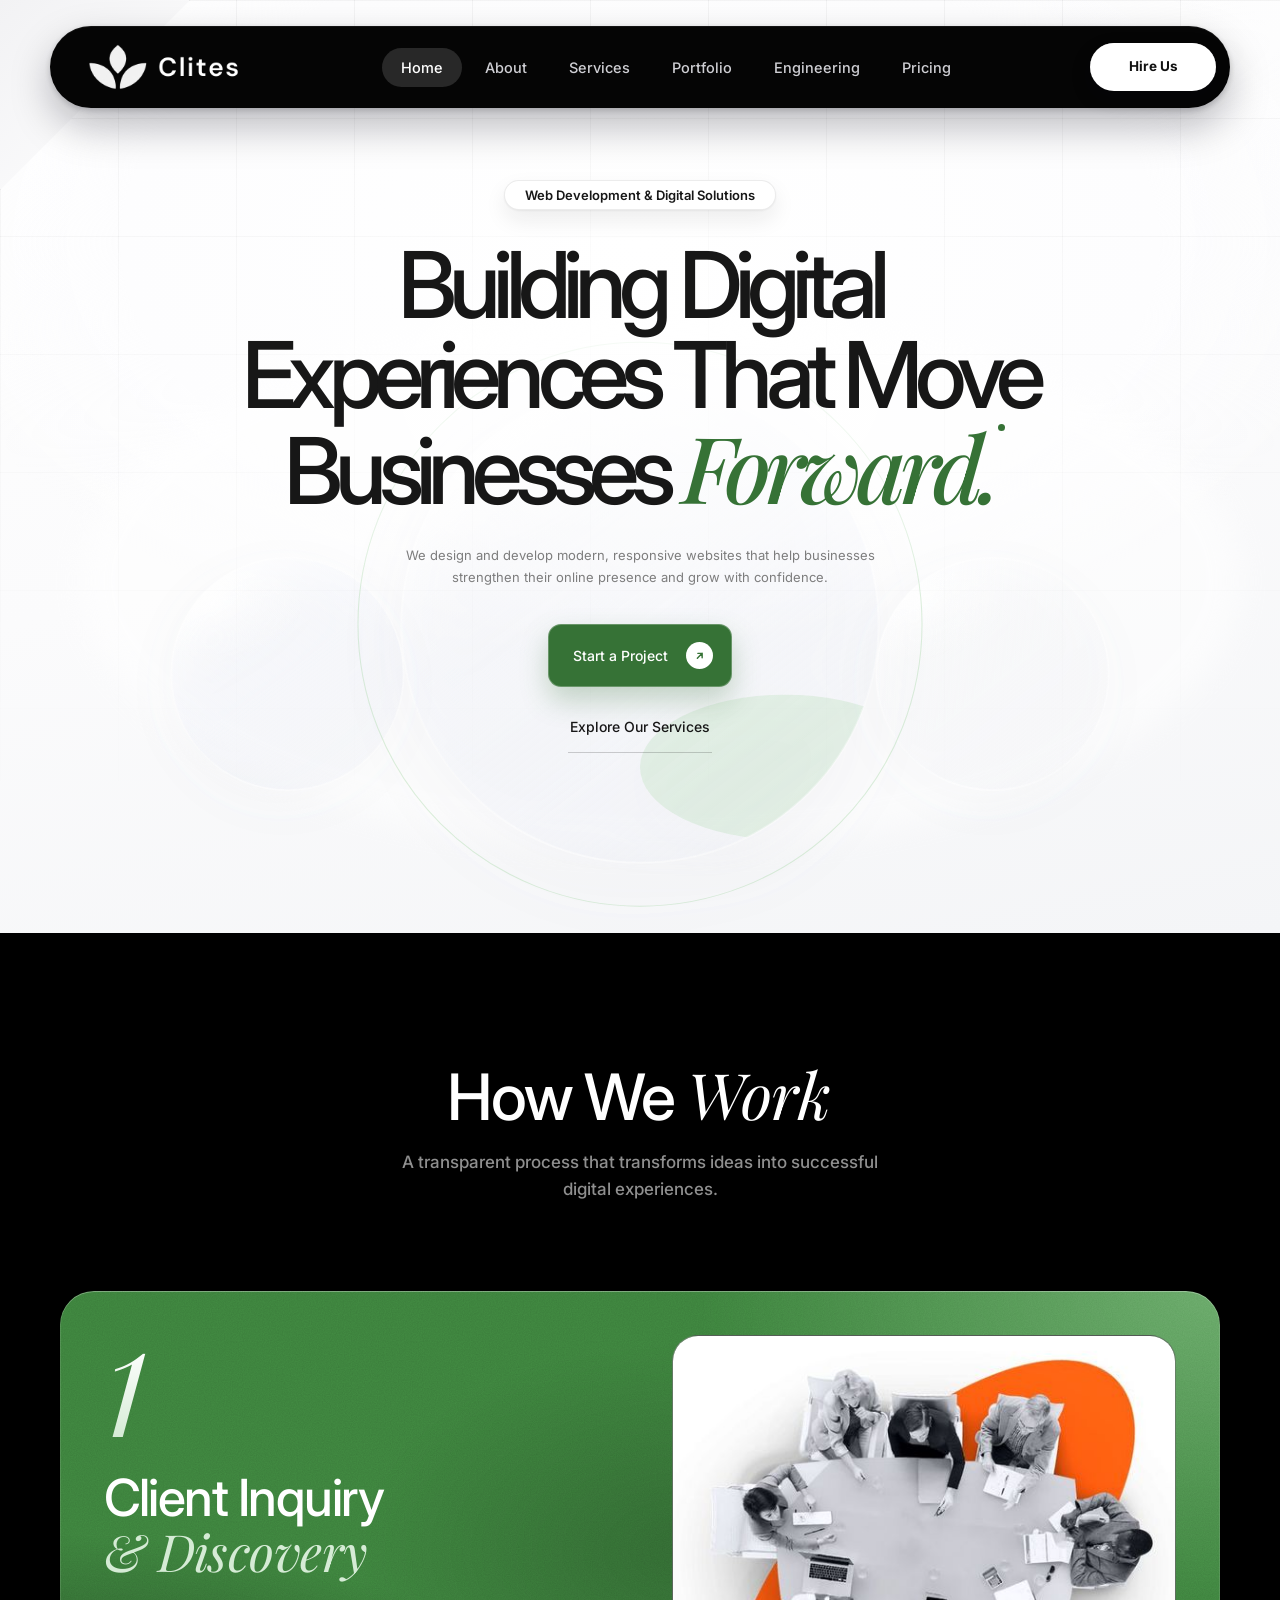
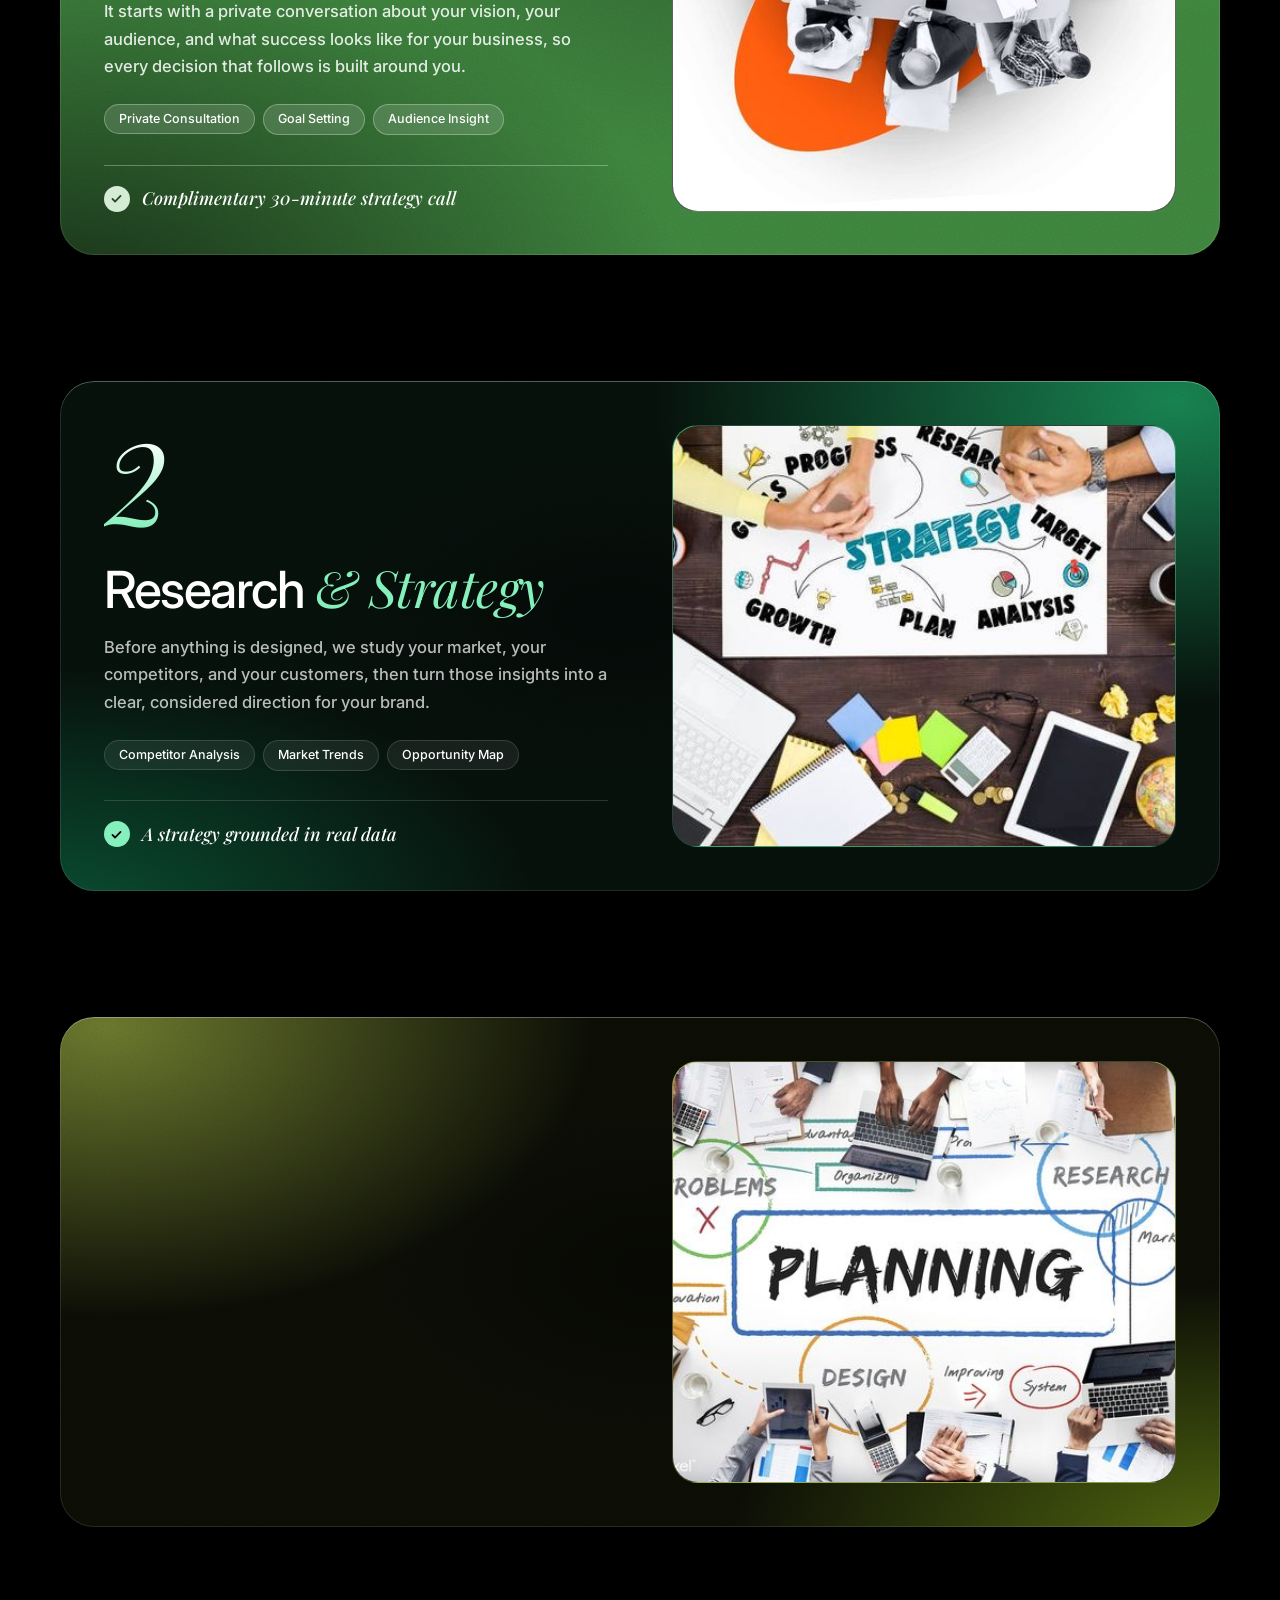
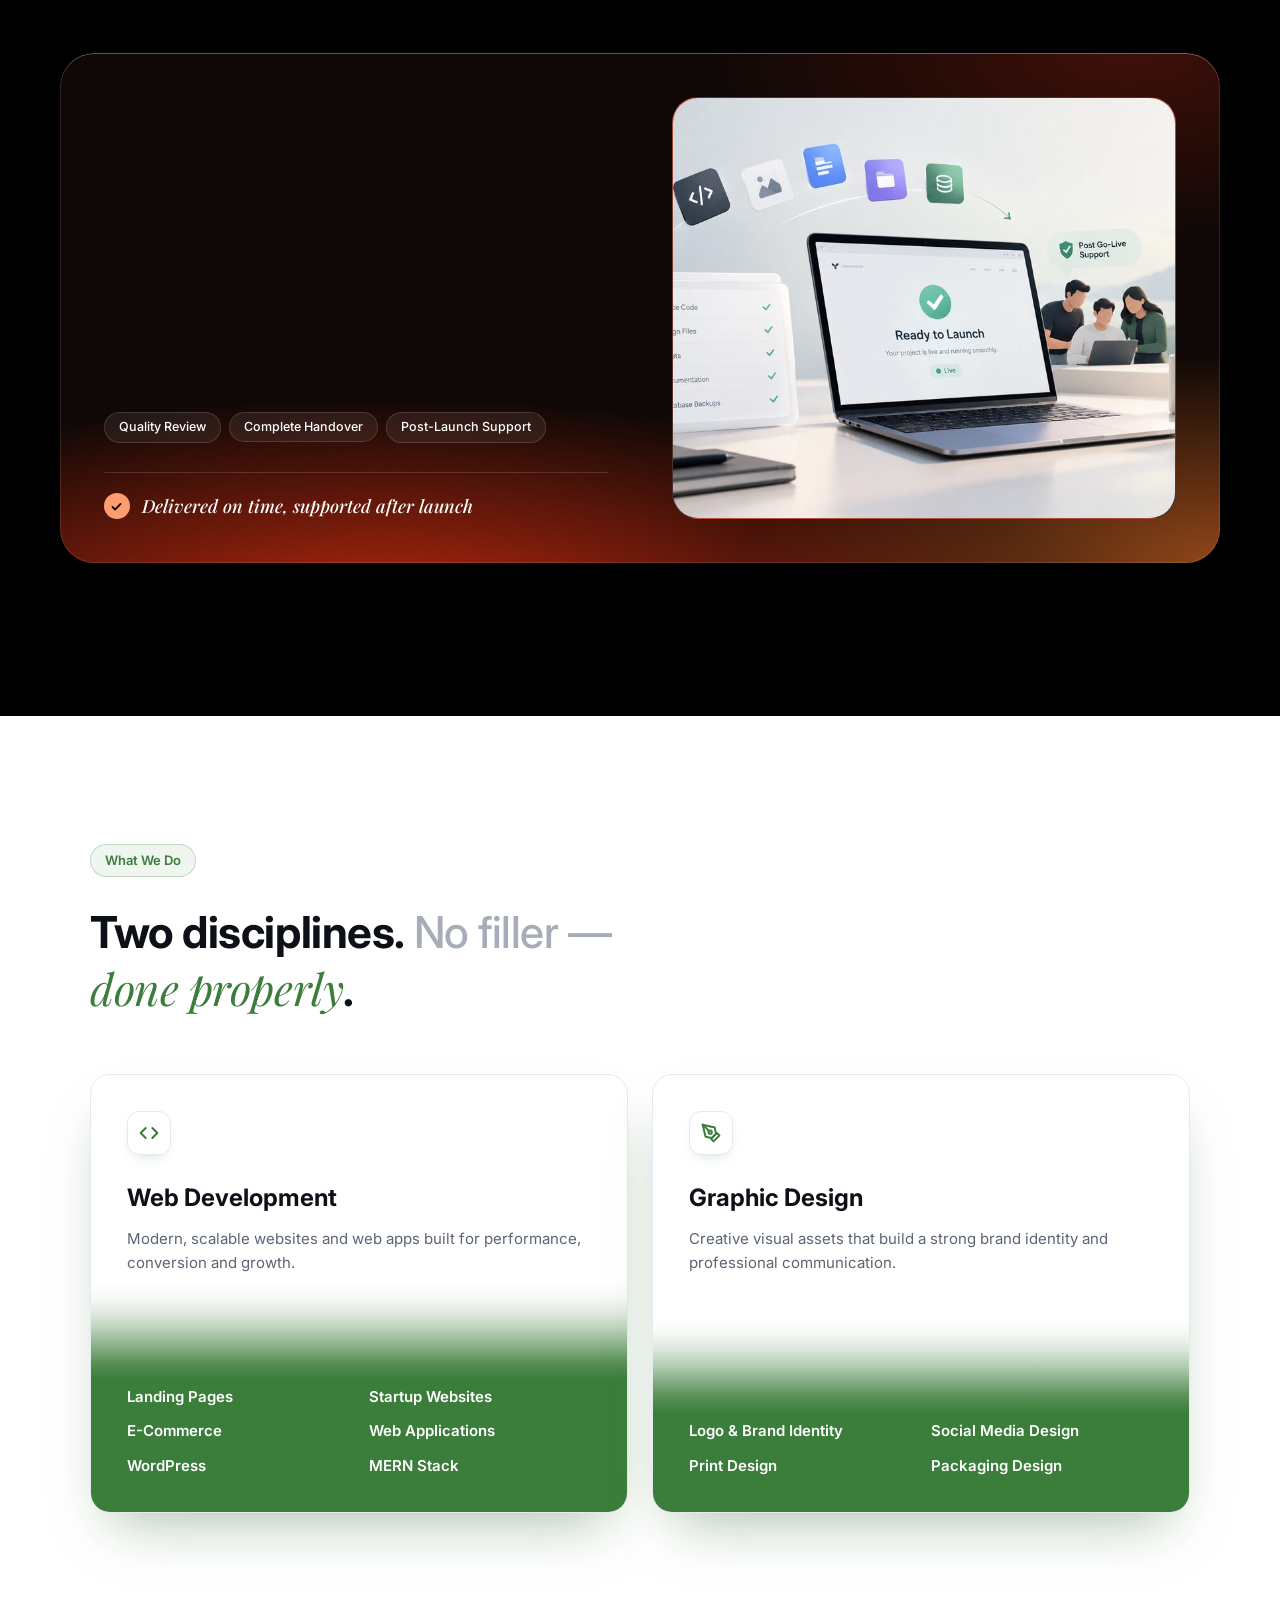
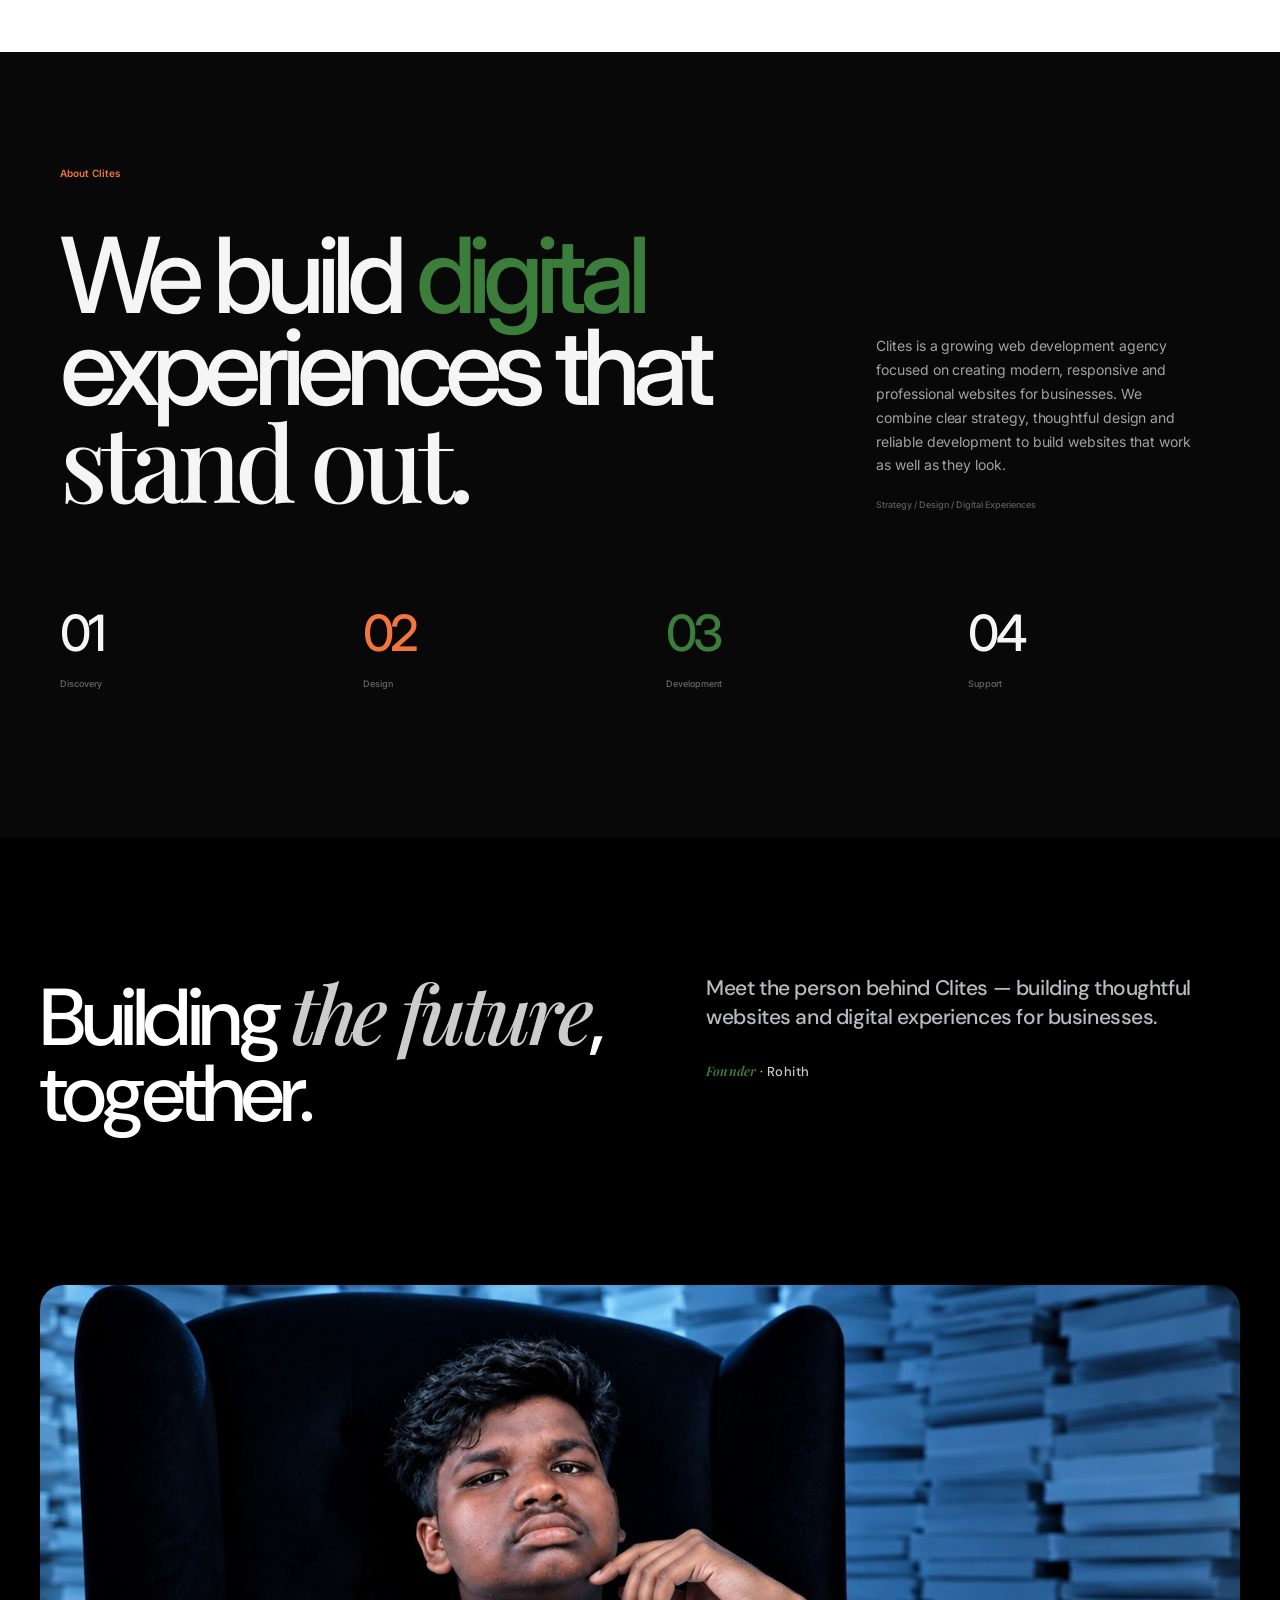
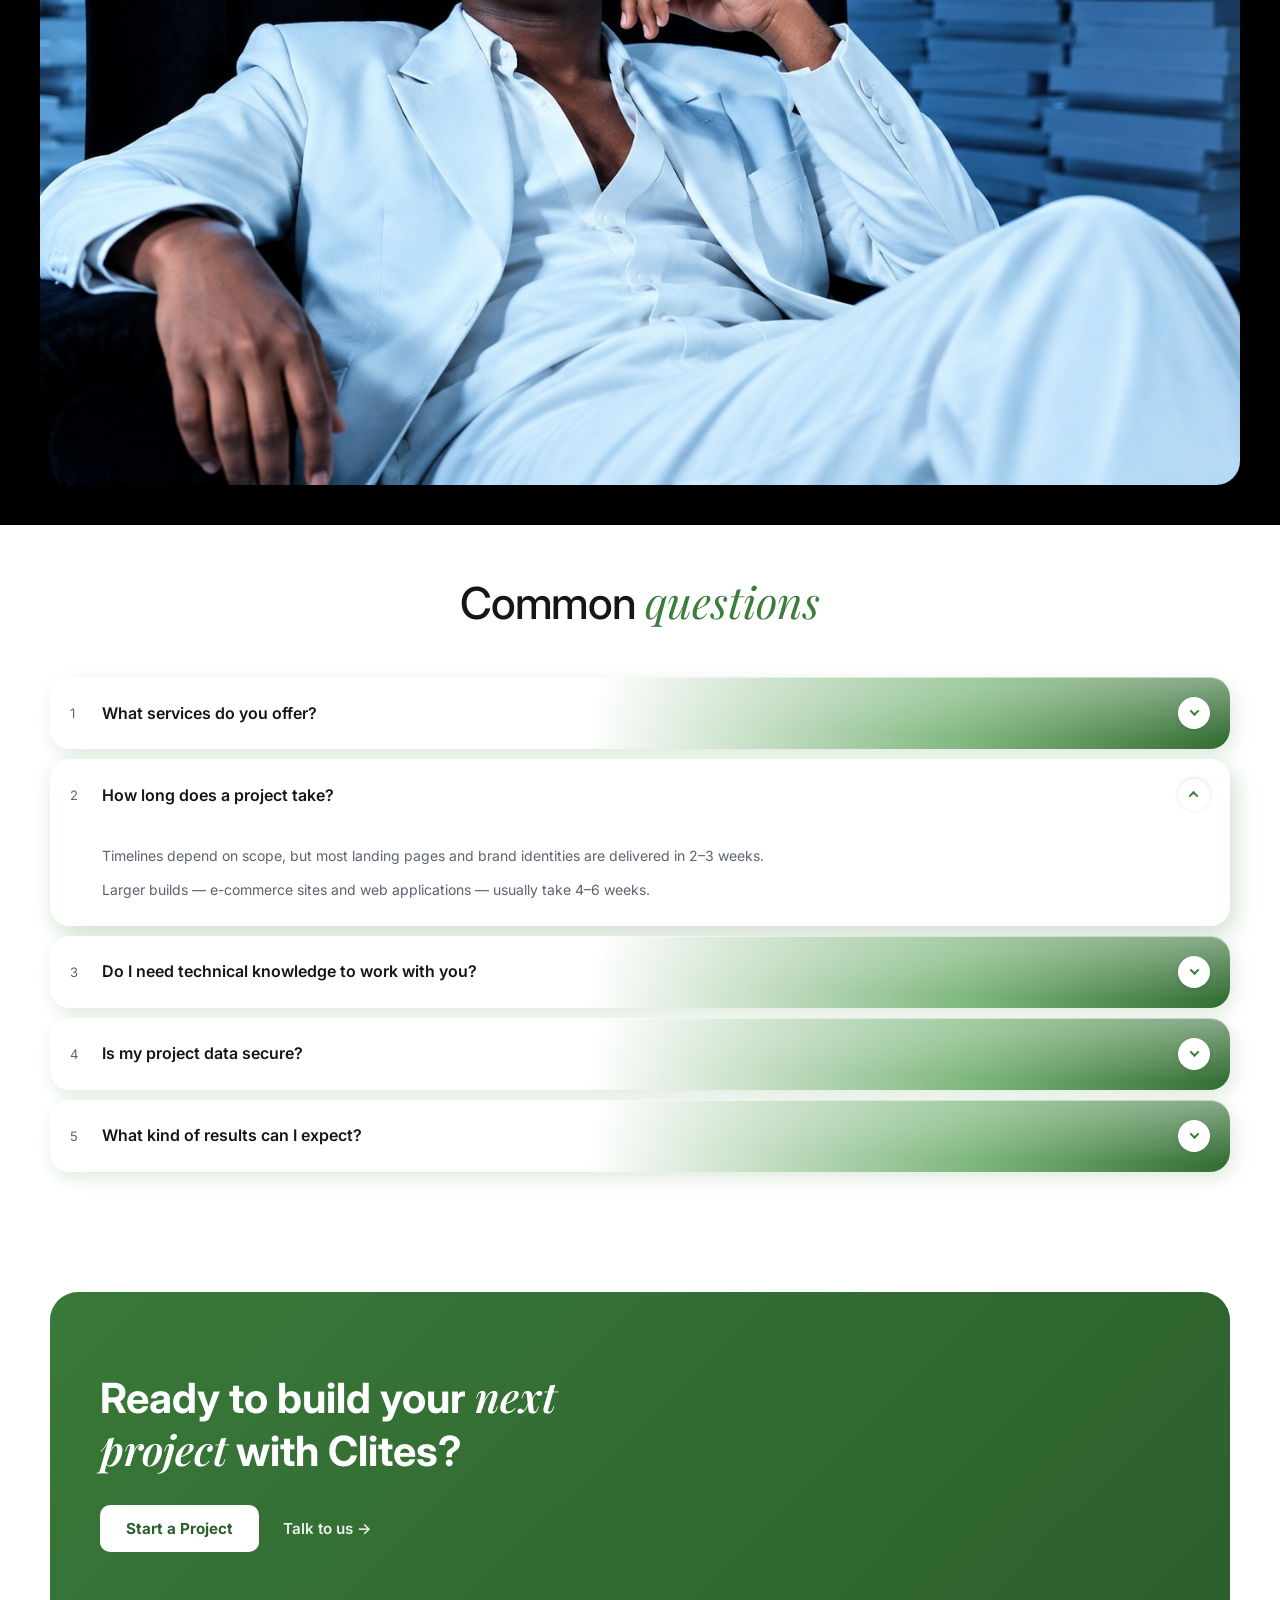
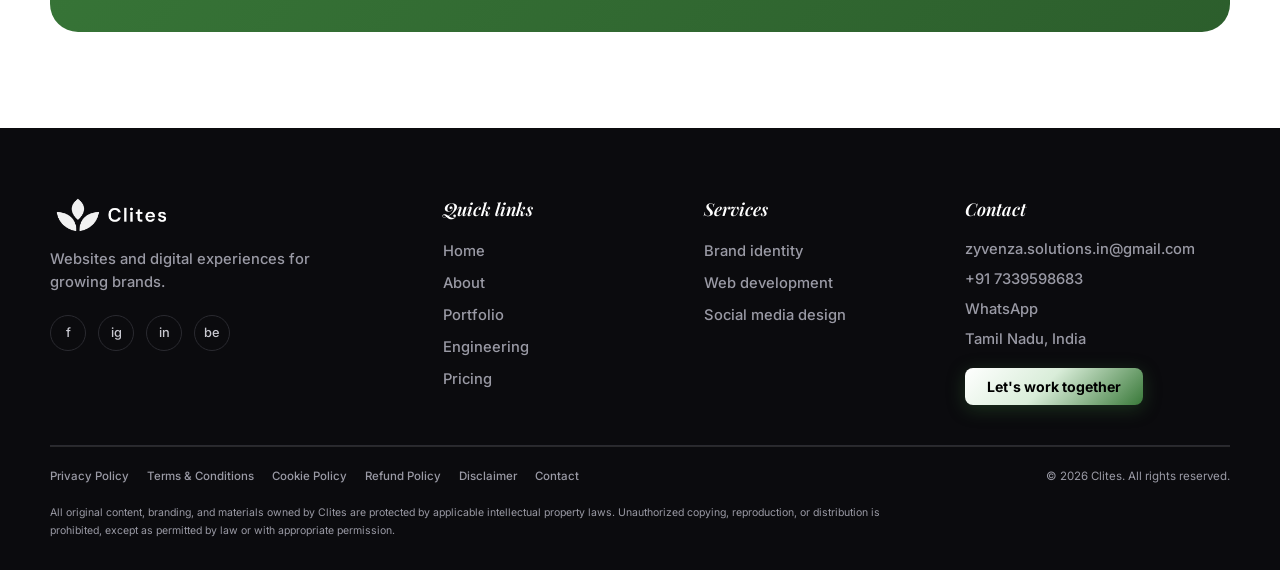
==== index.html @ f9c90fe0 "Initial commit: Clites web development agency site" ====
<!DOCTYPE html>
<html lang="en">
<head>
  <meta charset="UTF-8" />
  <meta name="viewport" content="width=device-width, initial-scale=1.0" />
  <meta name="description" content="Clites builds modern, responsive websites and digital experiences for businesses." />
  <title>Clites | Web Development Agency</title>
  <meta property="og:type" content="website" />
  <meta property="og:title" content="Clites | Web Development Agency" />
  <meta property="og:site_name" content="Clites" />
  <meta property="og:description" content="Clites builds modern, responsive websites and digital experiences for businesses." />
  <!-- <link rel="icon" type="image/png" href="img/clites-leaf.png" />
  <link rel="shortcut icon" type="image/png" href="img/clites-leaf.png" /> -->
   <link href="src/style.css" rel="stylesheet">
   <link rel="icon" type="image/png" sizes="32x32" href="img/clites-leaf.png">


  <!-- Enables the scroll-reveal styles only when JS runs and the visitor allows motion.
       (If JS is off, or "reduce motion" is on, everything simply shows normally.) -->
    

  <link rel="preconnect" href="https://fonts.googleapis.com" />
  <link rel="preconnect" href="https://fonts.gstatic.com" crossorigin />
  <link href="https://fonts.googleapis.com/css2?family=Inter:wght@400;500;600;700;800&family=Playfair+Display:ital,wght@0,500;1,400;1,500;1,600&display=swap" rel="stylesheet" />
  <link href="https://fonts.googleapis.com/css2?family=DM+Sans:wght@400;500;600;700&display=swap" rel="stylesheet" />

  <!-- =====================================================================
       SECTION 1 — HERO
       Fixed pill navbar + hero content.
       ===================================================================== -->
    <link rel="stylesheet" href="clites_home.css" />

  <!-- =====================================================================
       SECTION 2 — HOW WE WORK
       Black stacked-card section (scoped under .hww so it never clashes
       with the hero's styles above).
       ===================================================================== -->
  
  <!-- =====================================================================
       SECTION — PORTFOLIO SHOWCASE
       Auto-scrolling marquee rows of work images.
       ===================================================================== -->
  

  <!-- =====================================================================
       SECTION — WHAT WE DO
       Scoped under .wwd so it never clashes with the hero / other sections.
       ===================================================================== -->
  

  <!-- =====================================================================
       SECTION — ABOUT US
       Scoped under .abt so it never clashes with the hero / other sections.
       ===================================================================== -->
  

  <!-- =====================================================================
       SECTION — CLIENT REVIEWS
       Scoped under .reviews so it never clashes with the other sections.
       Colors/fonts/spacing pull from the site's own tokens (--accent,
       --ink, --muted, Inter/Playfair Display) for a consistent look.
       ===================================================================== -->
  

  <!-- =====================================================================
       SECTION — FAQ + CTA + FOOTER
       Everything is scoped under .sh-faq / .sh-cta / .sh-footer so it never
       clashes with the sections above. Left/right edges match the header pill
       (max-width 1180px + the same clamp(16px, 4vw, 48px) side padding).
       Text animation uses the site's own .rv / .rv-split / .rv-stagger classes.
       ===================================================================== -->
  

  <!-- =====================================================================
       GLOBAL — SCROLL-REVEAL TEXT ANIMATION + SMOOTH SCROLLING
       ===================================================================== -->
  <link rel="stylesheet" href="inquiry-form.css" />
  <link rel="stylesheet" href="legal-footer.css" />
</head>
<body>

  <!-- ============ FIXED HEADER (shared by both sections) ============ -->
  <div class="nav-wrap">
      <nav class="pill-nav" aria-label="Main navigation">
        <a class="brand" href="#top" aria-label="Clites Home">
          <img class="header-logo" src="img/clites-logo-white.png" alt="Clites" />
        </a>
        <!-- <a class="brand" href="#top">
          <span class="brand-mark">
            <svg width="26" height="26" viewBox="0 0 40 40" fill="none" aria-hidden="true">
              <path d="M8 6h24l-9.5 11.2H32L14 34l4.6-12.4H8l7.4-8.2H8V6z" fill="#367236"/>
              <path d="M8 6h24l-9.5 11.2H8V6z" fill="#3b7d3b"/>
            </svg>
          </span>
          <span class="brand-text text-black">Clites</span>
          

        </a> -->

        <div class="nav-links">
          <a href="#top" class="active">Home</a>
          <a href="#about">About</a>
          <a href="service.html">Services</a>
          <a href="portfolio.html" target="_blank">Portfolio</a>
          <a href="engineering.html">Engineering</a>
          <a href="#contact">Pricing</a>
        </div>

        <button class="nav-toggle" id="navToggle" aria-label="Open menu" aria-expanded="false" aria-controls="mobileMenu">
          <span></span><span></span><span></span>
        </button>

        <a class="hire-button" href="#contact" data-inquiry-open aria-haspopup="dialog">Hire Us</a>
      </nav>

      <div class="mobile-menu" id="mobileMenu">
        <a href="#top">Home</a>
        <a href="#about">About</a>
        <a href="service.html">Services</a>
        <a href="portfolio.html">Portfolio</a>
        <a href="engineering.html">Engineering</a>
        <a href="#contact">Pricing</a>
      </div>
    </div>

  <!-- ============ HERO ============ -->
  <main class="hero-card" aria-label="Clites hero section">

    <div class="bg-scene" aria-hidden="true">
      <svg viewBox="0 0 1440 900" preserveAspectRatio="xMidYMid slice" xmlns="http://www.w3.org/2000/svg">
        <defs>
          <linearGradient id="glassBody" x1="20%" y1="10%" x2="85%" y2="95%">
            <stop offset="0%"  stop-color="#ffffff" stop-opacity=".62"/>
            <stop offset="45%" stop-color="#eef1fa" stop-opacity=".3"/>
            <stop offset="100%" stop-color="#dfe3f0" stop-opacity=".14"/>
          </linearGradient>

          <linearGradient id="glassBodyBlue" x1="15%" y1="5%" x2="90%" y2="100%">
            <stop offset="0%"  stop-color="#ffffff" stop-opacity=".62"/>
            <stop offset="50%" stop-color="#f5f6f9" stop-opacity=".28"/>
            <stop offset="100%" stop-color="#eaebf1" stop-opacity=".11"/>
          </linearGradient>

          <radialGradient id="glassHighlight" cx="30%" cy="24%" r="55%">
            <stop offset="0%" stop-color="#ffffff" stop-opacity=".78"/>
            <stop offset="45%" stop-color="#ffffff" stop-opacity=".28"/>
            <stop offset="100%" stop-color="#ffffff" stop-opacity="0"/>
          </radialGradient>

          <linearGradient id="rimLight" x1="0%" y1="0%" x2="100%" y2="100%">
            <stop offset="0%" stop-color="#ffffff" stop-opacity=".8"/>
            <stop offset="45%" stop-color="#ffffff" stop-opacity=".18"/>
            <stop offset="70%" stop-color="#ffffff" stop-opacity=".5"/>
            <stop offset="100%" stop-color="#ffffff" stop-opacity=".08"/>
          </linearGradient>

          <filter id="glassBlurSm" x="-50%" y="-50%" width="200%" height="200%">
            <feGaussianBlur stdDeviation="0.6"/>
          </filter>

          <filter id="dropSoft" x="-70%" y="-70%" width="240%" height="240%">
            <feDropShadow dx="0" dy="26" stdDeviation="30" flood-color="#8d90a2" flood-opacity=".16"/>
          </filter>

          <filter id="dropSofter" x="-70%" y="-70%" width="240%" height="240%">
            <feDropShadow dx="0" dy="16" stdDeviation="20" flood-color="#8d90a2" flood-opacity=".11"/>
          </filter>

          <filter id="feather" x="-60%" y="-60%" width="220%" height="220%">
            <feGaussianBlur stdDeviation="14"/>
          </filter>

          <clipPath id="clipCircleBig"><circle cx="720" cy="602" r="230"/></clipPath>
          <clipPath id="clipCircleMd"><circle cx="1060" cy="650" r="112"/></clipPath>
          <clipPath id="clipCircleSm"><circle cx="380" cy="650" r="112"/></clipPath>
        </defs>

        <!-- ambient glow so glass has something to reflect -->
        <ellipse cx="740" cy="560" rx="560" ry="260" fill="#ffffff" opacity=".55" filter="url(#feather)"/>

        <!-- large glass disc, centered UNDER the headline/body copy -->
        <g class="glass-a" filter="url(#dropSoft)">
          <circle cx="720" cy="602" r="230" fill="url(#glassBody)"/>
          <g clip-path="url(#clipCircleBig)">
            <ellipse cx="620" cy="470" rx="180" ry="110" fill="url(#glassHighlight)"/>
            <ellipse cx="860" cy="740" rx="140" ry="70" fill="#b5deb5" opacity=".3"/>
          </g>
          <circle cx="720" cy="602" r="230" fill="none" stroke="url(#rimLight)" stroke-width="1.8"/>
        </g>

        <!-- glass disc, right of text (matches left in size) -->
        <g class="glass-b" filter="url(#dropSofter)">
          <circle cx="1060" cy="650" r="112" fill="url(#glassBodyBlue)"/>
          <g clip-path="url(#clipCircleMd)">
            <ellipse cx="1015" cy="605" rx="86" ry="52" fill="url(#glassHighlight)"/>
          </g>
          <circle cx="1060" cy="650" r="112" fill="none" stroke="url(#rimLight)" stroke-width="1.6"/>
        </g>

        <!-- glass disc, left of text (matches right in size) -->
        <g class="glass-c" filter="url(#dropSofter)">
          <circle cx="380" cy="650" r="112" fill="url(#glassBody)"/>
          <g clip-path="url(#clipCircleSm)">
            <ellipse cx="335" cy="605" rx="86" ry="52" fill="url(#glassHighlight)"/>
          </g>
          <circle cx="380" cy="650" r="112" fill="none" stroke="url(#rimLight)" stroke-width="1.5"/>
        </g>

        <!-- fine ring orbiting the big glass disc for extra dimension -->
        <g class="glass-a">
          <circle cx="720" cy="602" r="272" fill="none" stroke="#a7d7a7" stroke-opacity=".4" stroke-width="1"/>
        </g>
</svg>
    </div>

    <div class="bg-grid" aria-hidden="true"></div>
    <div class="bg-glow" aria-hidden="true"></div>
    <span class="corner-fold" aria-hidden="true"></span>

    <section class="hero-content" id="top">
      <p class="eyebrow rv" style="--d:.05s;padding:6px 20px">
        Web Development &amp; Digital Solutions
      </p>
      <h1 class="rv-split" style="--d:.15s">Building Digital <br />Experiences That Move <br />Businesses <span class="accent">Forward.</span></h1>
      <p class="hero-copy rv" style="--d:.55s">
        We design and develop modern, responsive websites that help businesses
        strengthen their online presence and grow with confidence.
      </p>
      <a class="primary-button rv" style="--d:.7s" href="#contact" data-inquiry-open aria-haspopup="dialog">
        Start a Project
        <span class="button-arrow" aria-hidden="true">
          <svg width="14" height="14" viewBox="0 0 24 24" fill="none" xmlns="http://www.w3.org/2000/svg">
            <path d="M7 17L17 7M17 7H8M17 7V16" stroke="currentColor" stroke-width="3" stroke-linecap="round" stroke-linejoin="round"/>
          </svg>
        </span>
      </a>
      <a class="secondary-button rv" style="--d:.8s" href="#services">Explore Our Services</a>
    </section>
  </main>



  


  <!-- ============ HOW WE WORK ============ -->
  <section class="hww" id="how-we-work" aria-labelledby="hww-title">

  <header class="hww__head">
    <h2 class="hww__title rv-split" id="hww-title">How We <em>Work</em></h2>
    <p class="hww__sub rv" style="--d:.2s">A transparent process that transforms ideas into successful digital experiences.</p>
  </header>

  <div class="hww__stack">

    <!-- 01 — Green -->
    <article class="hww__card hww__card--blue">
      <div class="hww__content">
        <span class="hww__num rv" aria-hidden="true">1</span>
        <h3 class="hww__h3 rv-split" style="--d:.1s">Client Inquiry <em>&amp; Discovery</em></h3>
        <p class="hww__text rv" style="--d:.3s">It starts with a private conversation about your vision, your audience, and what success looks like for your business, so every decision that follows is built around you.</p>
        <ul class="hww__tags rv-stagger" style="--d:.4s">
          <li>Private Consultation</li>
          <li>Goal Setting</li>
          <li>Audience Insight</li>
        </ul>
        <div class="hww__foot rv" style="--d:.6s">
          <span class="hww__tick" aria-hidden="true"><svg viewBox="0 0 16 16" fill="none" stroke="currentColor" stroke-width="2.2" stroke-linecap="round" stroke-linejoin="round"><path d="M3 8.5l3.2 3.2L13 4.8"/></svg></span>
          <span class="hww__promise">Complimentary 30-minute strategy call</span>
        </div>
      </div>
      <div class="hww__media">
        <img src="img/process-discovery.jpg" alt="Team collaborating around a table during a discovery meeting" width="564" height="500" loading="lazy" decoding="async" />
      </div>
    </article>

    <!-- 02 — Emerald -->
    <article class="hww__card hww__card--emerald">
      <div class="hww__content">
        <span class="hww__num rv" aria-hidden="true">2</span>
        <h3 class="hww__h3 rv-split" style="--d:.1s">Research <em>&amp; Strategy</em></h3>
        <p class="hww__text rv" style="--d:.3s">Before anything is designed, we study your market, your competitors, and your customers, then turn those insights into a clear, considered direction for your brand.</p>
        <ul class="hww__tags rv-stagger" style="--d:.4s">
          <li>Competitor Analysis</li>
          <li>Market Trends</li>
          <li>Opportunity Map</li>
        </ul>
        <div class="hww__foot rv" style="--d:.6s">
          <span class="hww__tick" aria-hidden="true"><svg viewBox="0 0 16 16" fill="none" stroke="currentColor" stroke-width="2.2" stroke-linecap="round" stroke-linejoin="round"><path d="M3 8.5l3.2 3.2L13 4.8"/></svg></span>
          <span class="hww__promise">A strategy grounded in real data</span>
        </div>
      </div>
      <div class="hww__media">
        <img src="img/process-strategy.jpg" alt="Hands sketching a strategy map on a whiteboard" width="564" height="376" loading="lazy" decoding="async" />
      </div>
    </article>

    <!-- 03 — Citron -->
    <article class="hww__card hww__card--citron">
      <div class="hww__content">
        <span class="hww__num rv" aria-hidden="true">3</span>
        <h3 class="hww__h3 rv-split" style="--d:.1s">Project <em>Planning</em></h3>
        <p class="hww__text rv" style="--d:.3s">You receive a clear roadmap with defined milestones, timelines, and deliverables, so you always know what is happening, when it happens, and what comes next.</p>
        <ul class="hww__tags rv-stagger" style="--d:.4s">
          <li>Roadmap</li>
          <li>Timeline</li>
          <li>Milestones</li>
        </ul>
        <div class="hww__foot rv" style="--d:.6s">
          <span class="hww__tick" aria-hidden="true"><svg viewBox="0 0 16 16" fill="none" stroke="currentColor" stroke-width="2.2" stroke-linecap="round" stroke-linejoin="round"><path d="M3 8.5l3.2 3.2L13 4.8"/></svg></span>
          <span class="hww__promise">Clear deliverables, agreed deadlines</span>
        </div>
      </div>
      <div class="hww__media">
        <img src="img/process-planning.jpg" alt="Planning session with notes and laptops on a desk" width="564" height="394" loading="lazy" decoding="async" />
      </div>
    </article>

    <!-- 04 — Ember -->
    <article class="hww__card hww__card--ember">
      <div class="hww__content">
        <span class="hww__num rv" aria-hidden="true">4</span>
        <h3 class="hww__h3 rv-split" style="--d:.1s">Final <em>Delivery</em></h3>
        <p class="hww__text rv" style="--d:.3s">Your project is refined, tested, and handed over polished and launch-ready, with every file and asset delivered and our team beside you after go-live.</p>
        <ul class="hww__tags rv-stagger" style="--d:.4s">
          <li>Quality Review</li>
          <li>Complete Handover</li>
          <li>Post-Launch Support</li>
        </ul>
        <div class="hww__foot rv" style="--d:.6s">
          <span class="hww__tick" aria-hidden="true"><svg viewBox="0 0 16 16" fill="none" stroke="currentColor" stroke-width="2.2" stroke-linecap="round" stroke-linejoin="round"><path d="M3 8.5l3.2 3.2L13 4.8"/></svg></span>
          <span class="hww__promise">Delivered on time, supported after launch</span>
        </div>
      </div>
      <div class="hww__media">
        <img src="img/process-delivery.jpg" alt="Laptop showing a ready-to-launch project with final delivery checklist and post go-live support" width="1128" height="635" loading="lazy" decoding="async" />
      </div>
    </article>

  </div>
</section>

  


  <!-- =====================================================================
       SECTION — WHAT WE DO
       ===================================================================== -->
  <section class="wwd" id="services" aria-labelledby="wwd-title">
    <div class="wwd__wrap">

      <span class="wwd__eyebrow rv">What We Do</span>
      <h2 class="wwd__title rv-split" id="wwd-title" style="--d:.1s">Two disciplines. <span class="wwd__muted">No filler&nbsp;—</span><br><span class="wwd__nb"><span class="wwd__script">done properly</span>.</span></h2>

      <div class="wwd__grid">

        <article class="wwd__card rv" style="--d:.1s; --y:18px">
          <div class="wwd__body">
            <div class="wwd__icon rv" style="--d:.25s" aria-hidden="true">
              <svg width="20" height="20" viewBox="0 0 24 24" fill="none" stroke="currentColor" stroke-width="2.4" stroke-linecap="round" stroke-linejoin="round"><polyline points="16 18 22 12 16 6"></polyline><polyline points="8 6 2 12 8 18"></polyline></svg>
            </div>
            <h3 class="wwd__h3 rv-split" style="--d:.3s">Web Development</h3>
            <p class="wwd__text rv" style="--d:.45s">Modern, scalable websites and web apps built for performance, conversion and growth.</p>
          </div>
          <div class="wwd__foot">
            <ul class="wwd__list rv-stagger" style="--d:.55s">
              <li>Landing Pages</li>
              <li>Startup Websites</li>
              <li>E-Commerce</li>
              <li>Web Applications</li>
              <li>WordPress</li>
              <li>MERN Stack</li>
            </ul>
          </div>
        </article>

        <article class="wwd__card wwd__card--b rv" style="--d:.22s; --y:18px">
          <div class="wwd__body">
            <div class="wwd__icon rv" style="--d:.37s" aria-hidden="true">
              <svg width="20" height="20" viewBox="0 0 24 24" fill="none" stroke="currentColor" stroke-width="2.4" stroke-linecap="round" stroke-linejoin="round"><path d="M12 19l7-7 3 3-7 7-3-3z"></path><path d="M18 13l-1.5-7.5L2 2l3.5 14.5L13 18l5-5z"></path><path d="M2 2l7.586 7.586"></path><circle cx="11" cy="11" r="2"></circle></svg>
            </div>
            <h3 class="wwd__h3 rv-split" style="--d:.42s">Graphic Design</h3>
            <p class="wwd__text rv" style="--d:.57s">Creative visual assets that build a strong brand identity and professional communication.</p>
          </div>
          <div class="wwd__foot">
            <ul class="wwd__list rv-stagger" style="--d:.67s">
              <li>Logo &amp; Brand Identity</li>
              <li>Social Media Design</li>
              <li>Print Design</li>
              <li>Packaging Design</li>
            </ul>
          </div>
        </article>

      </div>
    </div>
  </section>

  <!-- =====================================================================
       SECTION — ABOUT US
       ===================================================================== -->
  <section class="abt" id="about" aria-labelledby="abt-title">
    <div class="abt__inner">
      <p class="abt__eyebrow rv">About Clites</p>

      <div class="abt__intro">
        <h2 class="abt__headline rv-split" id="abt-title" style="--d:.1s">
          We build <span class="abt__brand">digital</span><br />
          experiences that <span class="abt__accent">stand out.</span>
        </h2>

        <div>
          <p class="abt__desc rv" style="--d:.4s">
            Clites is a growing web development agency focused on creating
            modern, responsive and professional websites for businesses. We
            combine clear strategy, thoughtful design and reliable development
            to build websites that work as well as they look.
          </p>
          <span class="abt__note rv" style="--d:.55s">Strategy / Design / Digital Experiences</span>
        </div>
      </div>

      <div class="abt__stats rv-stagger" style="--d:.1s" aria-label="Our process">
        <div class="abt__stat">
          <span class="abt__number" data-target="1" data-pad="2">01</span>
          <span class="abt__label">Discovery</span>
        </div>
        <div class="abt__stat">
          <span class="abt__number" data-target="2" data-pad="2">02</span>
          <span class="abt__label">Design</span>
        </div>
        <div class="abt__stat">
          <span class="abt__number" data-target="3" data-pad="2">03</span>
          <span class="abt__label">Development</span>
        </div>
        <div class="abt__stat">
          <span class="abt__number" data-target="4" data-pad="2">04</span>
          <span class="abt__label">Support</span>
        </div>
      </div>
    </div>
  </section>

  <!-- About: count-up numbers (start counting when the stats scroll into view) -->
  



  

  <!-- =====================================================================
       SECTION — FOUNDERS  (sits between Client Reviews and FAQ)
       Everything is scoped under .shf so it never clashes with other sections.
       ===================================================================== -->
  <section class="shf" id="founders" aria-labelledby="founders-title">
    <div class="shf__inner">

      <div class="shf__top">
        <div class="rv" style="--d:.05s">
          <h2 class="shf__title" id="founders-title">Building <em>the future</em>, together.</h2>
        </div>

        <div class="shf__intro rv" style="--d:.2s">
          <p>
            Meet the person behind Clites — building thoughtful websites
            and digital experiences for businesses.
          </p>

          <p class="shf__tag">
            <strong>Founder</strong> · Rohith
          </p>
        </div>
      </div>

      <div class="shf__people rv" id="founder-cards" style="--d:.3s">
        <img src="img/saznina nazrin.jpeg" alt="Rohith, Founder of Clites" title="Rohith — Founder, Clites" class="shf__photo" width="1680" height="936" loading="eager" fetchpriority="high" decoding="async" />
      </div>

    </div>
  </section>

  <!-- =====================================================================
       SECTION — FAQ
       ===================================================================== -->
  <section class="sh-faq" id="faq" aria-labelledby="faq-title">
    <div class="sh-faq__inner">

      <div class="sh-faq__head">
        <h2 class="sh-faq__title rv-split" id="faq-title" style="--d:.1s"><span class="sh-faq__title-a">Common</span> <span class="sh-faq__title-b">questions</span></h2>
      </div>

      <ul class="sh-faq__list rv-stagger" id="shFaqList" style="--d:.15s">

        <li class="sh-faq__item">
          <button class="sh-faq__q" type="button" id="shFaqQ1" aria-expanded="false" aria-controls="shFaqA1">
            <span class="sh-faq__num">1</span>
            <span class="sh-faq__q-text">What services do you offer?</span>
            <span class="sh-faq__icon" aria-hidden="true"></span>
          </button>
          <div class="sh-faq__a" id="shFaqA1" role="region" aria-labelledby="shFaqQ1">
            <div class="sh-faq__a-inner">
              <p>We work across web development, graphic design, brand identity, packaging, and social media design.</p>
              <p>Most clients come to us for one of two things: a website built to convert, or a full brand system — logo, identity, and the assets that go with it.</p>
            </div>
          </div>
        </li>

        <li class="sh-faq__item is-open">
          <button class="sh-faq__q" type="button" id="shFaqQ2" aria-expanded="true" aria-controls="shFaqA2">
            <span class="sh-faq__num">2</span>
            <span class="sh-faq__q-text">How long does a project take?</span>
            <span class="sh-faq__icon" aria-hidden="true"></span>
          </button>
          <div class="sh-faq__a" id="shFaqA2" role="region" aria-labelledby="shFaqQ2">
            <div class="sh-faq__a-inner">
              <p>Timelines depend on scope, but most landing pages and brand identities are delivered in 2–3 weeks.</p>
              <p>Larger builds — e-commerce sites and web applications — usually take 4–6 weeks.</p>
            </div>
          </div>
        </li>

        <li class="sh-faq__item">
          <button class="sh-faq__q" type="button" id="shFaqQ3" aria-expanded="false" aria-controls="shFaqA3">
            <span class="sh-faq__num">3</span>
            <span class="sh-faq__q-text">Do I need technical knowledge to work with you?</span>
            <span class="sh-faq__icon" aria-hidden="true"></span>
          </button>
          <div class="sh-faq__a" id="shFaqA3" role="region" aria-labelledby="shFaqQ3">
            <div class="sh-faq__a-inner">
              <p>No. We handle strategy, design, and development end to end, and explain every decision in plain language.</p>
              <p>You'll get a clear roadmap and regular updates, so you always know where the project stands.</p>
            </div>
          </div>
        </li>

        <li class="sh-faq__item">
          <button class="sh-faq__q" type="button" id="shFaqQ4" aria-expanded="false" aria-controls="shFaqA4">
            <span class="sh-faq__num">4</span>
            <span class="sh-faq__q-text">Is my project data secure?</span>
            <span class="sh-faq__icon" aria-hidden="true"></span>
          </button>
          <div class="sh-faq__a" id="shFaqA4" role="region" aria-labelledby="shFaqQ4">
            <div class="sh-faq__a-inner">
              <p>Yes. All project files, credentials, and communication are kept confidential and shared only with your assigned team.</p>
              <p>We're happy to sign an NDA before we start, if your business requires one.</p>
            </div>
          </div>
        </li>

        <li class="sh-faq__item">
          <button class="sh-faq__q" type="button" id="shFaqQ5" aria-expanded="false" aria-controls="shFaqA5">
            <span class="sh-faq__num">5</span>
            <span class="sh-faq__q-text">What kind of results can I expect?</span>
            <span class="sh-faq__icon" aria-hidden="true"></span>
          </button>
          <div class="sh-faq__a" id="shFaqA5" role="region" aria-labelledby="shFaqQ5">
            <div class="sh-faq__a-inner">
              <p>A brand and site that actually looks like it belongs to your business, built to hold up as you grow.</p>
              <p>We focus on the things that matter after launch: fast load times, clear structure, and a smooth experience for the people who visit your site.</p>
            </div>
          </div>
        </li>

      </ul>
    </div>
  </section>

  <!-- FAQ accordion (one open at a time) -->
  

  <!-- =====================================================================
       SECTION — CTA  (the header's "Hire Us" button scrolls here)
       ===================================================================== -->
  <div class="sh-cta-wrap" id="contact">
    <section class="sh-cta" aria-labelledby="cta-title">
      <div class="sh-cta__content">
        <h2 class="sh-cta__title rv-split" id="cta-title" style="--d:.1s">Ready to build your <em>next project</em> with Clites?</h2>
        <div class="sh-cta__buttons rv" style="--d:.4s">
          <a href="https://mail.google.com/mail/?view=cm&fs=1&to=zyvenza.solutions.in@gmail.com&su=Project%20Inquiry&body=Hi%20Clites%20team%2C" class="sh-cta__primary" data-inquiry-open aria-haspopup="dialog">Start a Project</a>
          <a href="https://wa.me/917339598683?text=Hi%20Clites%20team%2C%20I%27d%20like%20to%20talk%20about%20a%20project." target="_blank" rel="noopener" class="sh-cta__secondary">Talk to us →</a>
        </div>
      </div>
    </section>
  </div>

  <!-- =====================================================================
       SECTION — FOOTER
       ===================================================================== -->
  <footer class="sh-footer">
    <div class="sh-footer__inner rv-stagger" style="--d:.05s">
      <div class="sh-footer__brand">
        <img src="img/clites-logo-white.png" alt="Clites logo" loading="lazy" />
        <p>Websites and digital experiences for growing brands.</p>
        <div class="sh-footer__socials">
          <a href="#" aria-label="Facebook">f</a>
          <a href="#" aria-label="Instagram">ig</a>
          <a href="#" aria-label="LinkedIn">in</a>
          <a href="#" aria-label="Behance">be</a>
        </div>
      </div>

      <div class="sh-footer__links">
        <h3 class="sh-footer__title">Quick links</h3>
        <ul class="sh-footer__list">
          <li><a href="#top">Home</a></li>
          <li><a href="#about">About</a></li>
          <li><a href="portfolio.html">Portfolio</a></li>
          <li><a href="engineering.html">Engineering</a></li>
          <li><a href="#contact">Pricing</a></li>
        </ul>
      </div>

      <div class="sh-footer__services">
        <h3 class="sh-footer__title">Services</h3>
        <ul class="sh-footer__list">
          <li><a href="#services">Brand identity</a></li>
          <li><a href="#services">Web development</a></li>
          <li><a href="#services">Social media design</a></li>
        </ul>
      </div>

      <div class="sh-footer__contact">
        <h3 class="sh-footer__title">Contact</h3>
        <p><a href="mailto:zyvenza.solutions.in@gmail.com">zyvenza.solutions.in@gmail.com</a></p>
        <p><a href="tel:+917339598683">+91 7339598683</a></p>
        <p><a href="https://wa.me/917339598683" target="_blank" rel="noopener">WhatsApp</a></p>
        <p>Tamil Nadu, India</p>
        <a class="sh-footer__work" href="https://mail.google.com/mail/?view=cm&fs=1&to=zyvenza.solutions.in@gmail.com&su=Project%20Inquiry&body=Hi%20Clites%20team%2C" data-inquiry-open aria-haspopup="dialog">Let's work together</a>
      </div>
    </div>

    <div class="sh-footer__legal-wrap">
      <div class="site-legal site-legal--dark">
        <nav class="site-legal__links" aria-label="Legal">
          <a href="privacy-policy.html">Privacy Policy</a>
          <a href="terms-and-conditions.html">Terms &amp; Conditions</a>
          <a href="cookie-policy.html">Cookie Policy</a>
          <a href="refund-policy.html">Refund Policy</a>
          <a href="disclaimer.html">Disclaimer</a>
          <a href="contact.html">Contact</a>
        </nav>
        <p class="site-legal__copyright">&copy; <span data-current-year>2026</span> Clites. All rights reserved.</p>
        <p class="site-legal__notice">All original content, branding, and materials owned by Clites are protected by applicable intellectual property laws. Unauthorized copying, reproduction, or distribution is prohibited, except as permitted by law or with appropriate permission.</p>
      </div>
    </div>
  </footer>

  <!-- =====================================================================
       SMOOTH SCROLLING — Lenis v1.3.26 (MIT licence, https://github.com/darkroomengineering/lenis)
       Inlined so the page works offline. Touch devices keep their native scrolling.
       ===================================================================== -->
  

  

  <!-- =====================================================================
       SCROLL-REVEAL TEXT ANIMATION
       .rv         → block fades + rises when it scrolls into view
       .rv-split   → heading is split into words that rise one after another
       .rv-stagger → children (tags / list items) reveal one by one
       ===================================================================== -->
  
<script src="clites_home.js"></script>
<script src="protect-lite.js"></script>
<script src="js/site-footer.js"></script>
<script type="module" src="js/project-inquiry.js"></script>
</body>
</html>
---- clites_home.css ----
:root {
      --ink: #171717;
      --muted: #777777;
      --accent: #367236;
    }

    * { box-sizing: border-box; }

    html { min-width: 320px; background: #fff; overflow-x: clip; }

    body {
      min-height: 100vh;
      min-height: 100dvh;
      margin: 0;
      color: var(--ink);
      background: #fff;
      font-family: "Inter", Arial, sans-serif;
      font-weight: 500;
      overflow-x: clip;
    }

    .hero-card {
      position: relative;
      isolation: isolate;
      display: flex;
      flex-direction: column;
      width: 100%;
      min-height: 100vh;
      min-height: 100dvh;
      padding-top: 108px; /* clearance for the fixed header */
      overflow: hidden;
      background:
        radial-gradient(ellipse 70% 55% at 50% 26%, #ffffff 0%, #fdfdfe 58%, transparent 82%),
        linear-gradient(168deg, #ffffff 0%, #fbfbfc 52%, #f4f5f7 100%);
    }

    /* ---------- silk 3d background ---------- */
    .bg-scene { position: absolute; z-index: 0; inset: 0; pointer-events: none; }
    .bg-scene svg { display: block; width: 100%; height: 100%; }

    .bg-grid {
      position: absolute;
      z-index: 0;
      inset: 0;
      pointer-events: none;
      background-image:
        linear-gradient(to right, rgba(23,23,23,.045) 1px, transparent 1px),
        linear-gradient(to bottom, rgba(23,23,23,.045) 1px, transparent 1px);
      background-size: 118px 118px;
      -webkit-mask-image: linear-gradient(to bottom, #000 0%, rgba(0,0,0,.35) 55%, transparent 88%);
      mask-image: linear-gradient(to bottom, #000 0%, rgba(0,0,0,.35) 55%, transparent 88%);
    }

    .bg-glow {
      position: absolute;
      z-index: 1;
      inset: 0;
      pointer-events: none;
      background: radial-gradient(ellipse 46% 36% at 50% 42%, rgba(255,255,255,.85) 0%, rgba(255,255,255,.42) 50%, transparent 78%);
    }

    .corner-fold {
      position: absolute;
      z-index: 1;
      top: 0;
      left: 0;
      width: 190px;
      height: 190px;
      border-right: 1px solid rgba(23,23,23,.09);
      border-bottom: 1px solid rgba(23,23,23,.09);
      background: linear-gradient(135deg, #f2f2f4 0%, #fafafb 62%, transparent 100%);
      clip-path: polygon(0 0, 100% 0, 0 100%);
    }

    /* ---------- pill navbar ---------- */
    .nav-wrap {
      /* fixed so the header stays visible no matter how far the page is scrolled */
      position: fixed;
      top: 0;
      left: 0;
      right: 0;
      z-index: 1000;
      display: flex;
      justify-content: center;
      padding: 26px clamp(16px, 4vw, 48px) 0;
      pointer-events: none; /* let clicks pass through the empty space beside the pill */
    }
    .nav-wrap .pill-nav,
    .nav-wrap .nav-toggle,
    .nav-wrap .mobile-menu { pointer-events: auto; }

    .pill-nav {
      display: flex;
      align-items: center;
      width: 100%;
      max-width: 1180px;
      gap: 26px;
      border-radius: 999px;
      padding: 13px 14px 13px 14px;
      background: #050505;
      box-shadow:
        0 18px 40px rgba(6,8,20,.28),
        0 2px 6px rgba(6,8,20,.18),
        inset 0 1px 0 rgba(255,255,255,.06);
    }

    .brand {
      display: inline-flex;
      align-items: center;
      gap: 9px;
      margin-left: 10px;
      text-decoration: none;
      white-space: nowrap;
      padding: 5px 6px; /* logo +10px taller, padding -10px => navbar height unchanged */
    }
    .brand-mark {
      flex: none;
      display: flex;
      align-items: center;
      justify-content: center;
    }
    .brand-text { color: #fff; font-size: 20px; font-weight: 800; letter-spacing: -.02em; line-height: 1; }

    .header-logo {
      display: block;
      width: 176px;
      height: 46px;
      object-fit: contain;
      object-position: left center;
    }


    .nav-links { display: flex; align-items: center; margin: 0 auto; gap: 4px; }

    .nav-links a {
      position: relative;
      color: #cfcfd4;
      font-size: 14.5px;
      font-weight: 500;
      text-decoration: none;
      padding: 11px 19px;
      border-radius: 999px;
      transition: color .2s ease, background .2s ease;
    }

    .nav-links a:hover { color: #fff; }

    .nav-links a.active {
      color: #fff;
      background: rgba(255,255,255,.14);
    }

    .hire-button {
      flex: none;
      display: inline-flex;
      align-items: center;
      justify-content: center;
      min-width: 126px;
      min-height: 48px;
      border: 0;
      border-radius: 999px;
      padding: 0 28px;
      color: #111;
      background: #fff;
      box-shadow: 0 8px 20px rgba(6,8,20,.18), inset 0 1px 0 rgba(255,255,255,.6);
      font: 700 13.5px/1 "Inter", sans-serif;
      letter-spacing: 0;
      text-decoration: none;
      text-transform: none;
      transition: transform .2s ease, box-shadow .2s ease, background .2s ease;
    }

    .hire-button:hover {
      transform: translateY(-1px);
      background: #f2f2f4;
      box-shadow: 0 12px 26px rgba(6,8,20,.22), inset 0 1px 0 rgba(255,255,255,.6);
    }

    .nav-toggle {
      display: none;
      flex: none;
      align-items: center;
      justify-content: center;
      flex-direction: column;
      width: 44px;
      height: 44px;
      border: 0;
      border-radius: 999px;
      padding: 0;
      background: rgba(255,255,255,.1);
      cursor: pointer;
    }

    .nav-toggle span { display: block; width: 16px; height: 1.6px; border-radius: 2px; background: #fff; transition: transform .25s ease, opacity .2s ease; }
    .nav-toggle span + span { margin-top: 4px; }

    .nav-toggle[aria-expanded="true"] span:nth-child(1) { transform: translateY(5.6px) rotate(45deg); }
    .nav-toggle[aria-expanded="true"] span:nth-child(2) { opacity: 0; }
    .nav-toggle[aria-expanded="true"] span:nth-child(3) { transform: translateY(-5.6px) rotate(-45deg); }

    .mobile-menu {
      position: absolute;
      z-index: 6;
      top: calc(100% + 10px);
      left: clamp(16px, 4vw, 48px);
      right: clamp(16px, 4vw, 48px);
      display: none;
      flex-direction: column;
      gap: 2px;
      border-radius: 22px;
      padding: 10px;
      background: #050505;
      box-shadow:
        0 18px 40px rgba(6,8,20,.28),
        0 2px 6px rgba(6,8,20,.18);
    }

    .mobile-menu.open { display: flex; }

    .mobile-menu a {
      color: #e9e9ec;
      font-size: 14.5px;
      font-weight: 500;
      text-decoration: none;
      padding: 13px 16px;
      border-radius: 14px;
      transition: background .2s ease, color .2s ease;
    }

    .mobile-menu a:hover,
    .mobile-menu a:focus-visible { background: rgba(255,255,255,.08); color: #fff; }

    /* ---------- content ---------- */
    .hero-content {
      position: relative;
      z-index: 2;
      display: flex;
      flex: 1;
      flex-direction: column;
      align-items: center;
      justify-content: center;
      padding: clamp(52px, 8vh, 92px) 22px clamp(150px, 20vh, 210px);
      text-align: center;
    }

    .eyebrow {
      display: inline-flex;
      align-items: center;
      gap: 10px;
      margin: 0 0 30px;
      border-radius: 999px;
      padding: 6px 20px 6px 6px;
      color: #171717;
      background: #fff;
      border: 1px solid rgba(23,23,23,.08);
      box-shadow: 0 10px 22px rgba(23,23,23,.08), 0 1px 2px rgba(23,23,23,.05);
      font-size: 13px;
      font-weight: 600;
      letter-spacing: 0;
      text-transform: none;
    }

    .avatar-group { display: flex; align-items: center; }

    .avatar-group .avatar {
      width: 26px;
      height: 26px;
      margin-left: -9px;
      border-radius: 50%;
      border: 2px solid #fff;
      background-size: cover;
      background-position: center;
      box-shadow: 0 1px 2px rgba(0,0,0,.15);
    }

    .avatar-group .avatar:first-child { margin-left: 0; }

    h1 {
      max-width: 850px;
      margin: 0;
      font-size: clamp(52px, 7.2vw, 112px);
      font-weight: 500;
      letter-spacing: -.085em;
      line-height: .98;
    }

    h1 .accent {
      position: relative;
      display: inline-block;
      color: var(--accent);
      font-family: "Playfair Display", Georgia, serif;
      font-style: italic;
      font-weight: 500;
      letter-spacing: -.065em;
    }

    h1 .accent::after {
      content: "";
      position: absolute;
      right: -9px;
      top: 4%;
      width: 7px;
      height: 7px;
      border-radius: 50%;
      background: var(--accent);
    }

    .hero-copy { max-width: 510px; margin: 28px 0 36px; color: #7d7d7d; font-size: 13px; font-weight: 400; line-height: 1.7; }

    .primary-button {
      display: inline-flex;
      align-items: center;
      gap: 18px;
      border: 1px solid rgba(255,255,255,.25);
      border-radius: 13px;
      padding: 17px 18px 17px 24px;
      color: #fff;
      background: var(--accent);
      box-shadow: 0 13px 28px rgba(54, 114, 54,.27);
      font: 500 14px "Inter", sans-serif;
      text-decoration: none;
      transition: transform .2s ease, box-shadow .2s ease;
    }

    .button-arrow {
      display: grid;
      place-items: center;
      width: 27px;
      height: 27px;
      border: 1px solid rgba(255,255,255,.7);
      border-radius: 50%;
      background: #ffffff;
      color: var(--accent);
      line-height: 1;
      transition: transform .25s ease;
    }

    .button-arrow svg { width: 46%; height: 46%; }

    .primary-button:hover { transform: translateY(-2px); box-shadow: 0 17px 30px rgba(54, 114, 54,.32); }
    .primary-button:hover .button-arrow { transform: rotate(45deg); }

    .secondary-button {
      display: inline-flex;
      align-items: center;
      margin-top: 14px;
      padding: 17px 2px;
      color: var(--ink);
      font: 500 14px "Inter", sans-serif;
      text-decoration: none;
      border-bottom: 1px solid rgba(23,23,23,.2);
      transition: color .2s ease, border-color .2s ease;
    }

    .secondary-button:hover {
      color: var(--accent);
      border-color: var(--accent);
    }

    /* ---------- clients (contained box, tighter) ---------- */
    .clients {
      position: absolute;
      z-index: 3;
      right: 0;
      bottom: clamp(30px, 6.5vh, 68px);
      left: 0;
      display: flex;
      justify-content: center;
      padding: 26px 22px 6px;
      background: none; /* no white backing panel — blends straight into the hero */
      color: #8e8e93;
    }

    .clients-viewport {
      width: 100%;
      max-width: 960px;
      overflow: hidden;
      -webkit-mask-image: linear-gradient(to right, transparent, #000 10%, #000 90%, transparent);
      mask-image: linear-gradient(to right, transparent, #000 10%, #000 90%, transparent);
    }

    .clients-track {
      display: flex;
      align-items: center;
      width: max-content;
      --client-gap: 0px;
      gap: var(--client-gap);
      animation: client-marquee 34s linear infinite;
    }

    .clients-track:hover { animation-play-state: paused; }

    .clients a {
      display: inline-flex;
      align-items: center;
      gap: 12px;
      color: inherit;
      font-size: clamp(24px, 2.1vw, 29px);
      font-weight: 700;
      letter-spacing: -.03em;
      text-decoration: none;
      white-space: nowrap;
      opacity: .74;
      transition: color .25s ease, opacity .25s ease;
    }

    .clients a:hover { color: #171717; opacity: 1; }
    .clients a img {
      display: block;
      flex: none;
      width: auto;
      max-width: none;
      height: clamp(56px, 4.8vw, 70px);
      object-fit: contain;
      object-position: center;
      opacity: .74;
      filter: grayscale(1);
      transition: opacity .25s ease, filter .25s ease;
    }

    .clients a:hover img {
      opacity: 1;
      filter: grayscale(1);
    }

    @keyframes client-marquee {
      from { transform: translateX(0); }
      to { transform: translateX(calc(-50% - (var(--client-gap) / 2))); }
    }

    @media (prefers-reduced-motion: no-preference) {
      .glass-a { animation: glassA 22s ease-in-out infinite alternate; transform-origin: 720px 602px; }
      .glass-b { animation: glassB 26s ease-in-out infinite alternate; transform-origin: 1060px 650px; }
      .glass-c { animation: glassC 24s ease-in-out infinite alternate; transform-origin: 380px 650px; }
    }

    @keyframes glassA {
      from { transform: translate3d(0,0,0) scale(1); }
      to   { transform: translate3d(-10px,-14px,0) scale(1.02); }
    }
    @keyframes glassB {
      from { transform: translate3d(0,0,0); }
      to   { transform: translate3d(12px,-10px,0); }
    }
    @keyframes glassC {
      from { transform: translate3d(0,0,0); }
      to   { transform: translate3d(-8px,10px,0); }
    }

    /* ---------- responsive ---------- */
    @media (min-width: 941px) and (max-width: 1100px) {
      .pill-nav { gap: 14px; }
      .header-logo { width: 150px; height: 40px; }
      .brand { margin-left: 6px; }
      .nav-links a { padding: 10px 12px; font-size: 13px; }
      .hire-button { min-width: 110px; padding: 0 20px; }
    }

    @media (min-width: 941px) {
      .mobile-menu { display: none !important; }
    }

    @media (max-width: 940px) {
      .nav-links { display: none; }
      .nav-toggle { display: flex; margin-left: auto; }
      .pill-nav { padding: 10px 10px 10px 20px; gap: 14px; }
      .hire-button { min-width: 0; min-height: 44px; padding: 12px 20px; font-size: 11.5px; }
    }

    @media (max-width: 560px) {
      .nav-wrap { padding: 14px 12px 0; }
      .hero-card { padding-top: 88px; }
      .header-logo { width: 148px; height: 38px; }
      .brand { margin-left: 8px; padding: 6px 6px; }
      .nav-toggle { width: 40px; height: 40px; }
      .hire-button { min-height: 40px; padding: 11px 16px; }
      h1 { max-width: 430px; font-size: clamp(42px, 13vw, 70px); }
      .corner-fold { width: 120px; height: 120px; }
      .bg-grid { background-size: 76px 76px; }
      .clients { padding: 20px 16px 4px; bottom: clamp(20px, 4.5vh, 44px); }
      .clients-viewport { max-width: 100%; }
      .clients-track { --client-gap: 0px; }
      .clients a { font-size: 18px; }
      .clients a img { width: auto; height: 49px; }
    }

    @media (max-width: 400px) {
      .corner-fold { width: 88px; height: 88px; }
      .eyebrow { font-size: 11.5px; padding: 5px 14px 5px 5px; gap: 8px; margin-bottom: 20px; }
      .avatar-group .avatar { width: 22px; height: 22px; margin-left: -8px; }
      h1 { font-size: clamp(36px, 12.5vw, 58px); max-width: 340px; }
      .hero-copy { font-size: 12.5px; max-width: 320px; }
      .primary-button { padding: 15px 16px 15px 20px; font-size: 13px; gap: 14px; }
      .button-arrow { width: 24px; height: 24px; font-size: 16px; }
      .clients a { font-size: 16px; }
      .clients a img { width: auto; height: 45px; }
      .header-logo { width: 120px; height: 32px; }
      .brand { margin-left: 4px; padding: 7px 4px; }
      .pill-nav { padding: 8px 8px 8px 16px; gap: 8px; }
      .nav-toggle { width: 38px; height: 38px; }
      .hire-button { min-height: 38px; padding: 10px 12px; }
    }

    @media (max-height: 620px) and (orientation: landscape) {
      .nav-wrap { padding-top: 14px; }
      .hero-content { padding-top: 34px; padding-bottom: 96px; }
      .eyebrow { margin-bottom: 16px; }
      h1 { font-size: clamp(34px, 6vw, 58px); }
      .hero-copy { margin: 14px 0 20px; }
      .clients { padding: 14px 16px 4px; bottom: clamp(14px, 3.5vh, 28px); }
    }

    @media (prefers-reduced-motion: reduce) {
      .clients-track { animation: none; }
    }
  
  



  /* ============================================================
     HOW WE WORK — scoped under .hww
     Pure black section · 4 glass cards · stacking on scroll
     ============================================================ */
  .hww {
    /* --- tweak these to match the rest of your site --- */
    --hww-bg: #000000;            /* pure black, no glow on the section */
    --hww-head: #FFFFFF;
    --hww-muted: rgba(255,255,255,.56);
    --hww-top: 108px;             /* gap from top of screen when a card sticks (navbar height + space) */
    --hww-offset: 26px;           /* how much of each earlier card stays visible in the stack */

    --hww-inter: "Inter", system-ui, -apple-system, "Segoe UI", sans-serif;
    --hww-serif: "Playfair Display", Georgia, "Times New Roman", serif;

    background: var(--hww-bg);
    padding: clamp(72px, 10vw, 128px) clamp(16px, 4vw, 48px) clamp(80px, 12vw, 160px);
    font-family: var(--hww-inter);
    -webkit-font-smoothing: antialiased;
    /* IMPORTANT: no overflow:hidden on this section or any parent, or sticky will stop working */
  }
  .hww *, .hww *::before, .hww *::after { box-sizing: border-box; }

  /* ---------- Heading ---------- */
  .hww__head {
    max-width: 640px;
    margin: 0 auto clamp(48px, 7vw, 88px);
    text-align: center;
  }
  .hww__title {
    margin: 0;
    font-family: var(--hww-inter);
    font-weight: 500;
    font-size: clamp(38px, 5.4vw, 64px);
    line-height: 1.04;
    letter-spacing: -0.035em;
    color: var(--hww-head);
  }
  .hww__title em {
    font-family: var(--hww-serif);
    font-style: italic;
    font-weight: 400;
    letter-spacing: -0.01em;
    padding-right: .04em;
  }
  .hww__sub {
    margin: 18px auto 0;
    max-width: 44ch;
    font-size: clamp(15px, 1.4vw, 17px);
    line-height: 1.6;
    color: var(--hww-muted);
  }

  /* ---------- Stack ---------- */
  .hww__stack {
    max-width: 1160px;
    margin: 0 auto;
  }

  .hww__card {
    --base: #07100C;
    --mesh: none;
    --ink: #FFFFFF;
    --soft: rgba(255,255,255,.72);
    --accent: #86F0BC;
    --tone: #1FBF78;
    --line: rgba(255,255,255,.14);
    --chip: rgba(255,255,255,.07);
    --tick-ink: #060807;
    --depth: 0;

    position: sticky;
    top: calc(var(--hww-top) + var(--i, 0) * var(--hww-offset));
    isolation: isolate;
    display: grid;
    grid-template-columns: minmax(0, 1fr) minmax(0, 1fr);
    gap: clamp(28px, 5vw, 76px);
    min-height: 400px;
    padding: clamp(24px, 3.4vw, 48px);
    margin-bottom: clamp(56px, 14vh, 140px);
    border-radius: 34px;
    background: var(--mesh), var(--base);
    color: var(--ink);
    overflow: hidden;
    transform-origin: 50% 0;
    transform: scale(calc(1 - var(--depth) * .035));
    will-change: transform;
    /* no coloured glow leaking onto the black background — only inner edge light + a black depth shadow */
    box-shadow:
      inset 0 0 0 1px rgba(255,255,255,.10),
      inset 0 1px 0 rgba(255,255,255,.22),
      0 -20px 50px -24px rgba(0,0,0,.9);
  }
  .hww__card:last-child { margin-bottom: 0; }

  /* fine film grain — keeps the smooth gradients from banding */
  .hww__card::before {
    content: "";
    position: absolute;
    inset: 0;
    z-index: -1;
    pointer-events: none;
    opacity: .24;
    mix-blend-mode: overlay;
    background-image: url("data:image/svg+xml;utf8,<svg xmlns='http://www.w3.org/2000/svg' width='180' height='180'><filter id='n'><feTurbulence type='fractalNoise' baseFrequency='.85' numOctaves='2' stitchTiles='stitch'/><feColorMatrix values='0 0 0 0 1  0 0 0 0 1  0 0 0 0 1  0 0 0 .55 0'/></filter><rect width='100%' height='100%' filter='url(%23n)'/></svg>");
  }
  /* darkens a card as the next one slides over it */
  .hww__card::after {
    content: "";
    position: absolute;
    inset: 0;
    z-index: 5;
    pointer-events: none;
    background: #000;
    opacity: calc(var(--depth) * .38);
  }

  /* ---- Four colourways: Sage (brand #3b7d3b) → Emerald → Citron → Ember ---- */
  .hww__card--blue {
    --base: #3b7d3b;
    --mesh:
      radial-gradient(85% 105% at 0% 110%,  rgba(12, 23, 12,.80),     transparent 64%),
      radial-gradient(72% 92% at 100% 0%,   rgba(142, 204, 142,.52), transparent 62%),
      radial-gradient(40% 52% at 54% 46%,   rgba(20, 36, 20,.26),    transparent 72%);
    --ink: #FFFFFF;
    --soft: rgba(255,255,255,.86);
    --accent: #d5ebd5;
    --tone: #316831;
    --line: rgba(255,255,255,.30);
    --chip: rgba(255,255,255,.14);
    --tick-ink: #274927;
  }
  .hww__card--emerald {
    --base: #06100B;
    --mesh:
      radial-gradient(72% 95% at 96% 4%,  rgba(34,199,122,.58), transparent 62%),
      radial-gradient(62% 72% at 0% 104%, rgba(10,96,62,.70),  transparent 66%),
      radial-gradient(36% 46% at 48% 46%, rgba(0,0,0,.42),      transparent 72%);
    --accent: #86F0BC;
    --tone: #1FBF78;
  }
  .hww__card--citron {
    --base: #0B0D05;
    --mesh:
      radial-gradient(70% 95% at 4% 2%,    rgba(214,240,90,.44), transparent 60%),
      radial-gradient(64% 78% at 100% 104%, rgba(122,156,22,.58), transparent 66%),
      radial-gradient(36% 46% at 52% 50%,  rgba(0,0,0,.42),       transparent 72%);
    --accent: #E9F7A0;
    --tone: #B7D63A;
  }
  .hww__card--ember {
    --base: #0E0705;
    --mesh:
      radial-gradient(95% 72% at 28% 112%, rgba(255,52,16,.70),  transparent 62%),
      radial-gradient(62% 62% at 100% 100%, rgba(255,122,40,.50), transparent 66%),
      radial-gradient(52% 52% at 92% 0%,   rgba(96,20,10,.55),   transparent 70%);
    --accent: #FF9C70;
    --tone: #F0431F;
  }

  /* ---------- Left column: full text content (number, title, copy, tags, promise) ---------- */
  .hww__content {
    display: flex;
    flex-direction: column;
    min-width: 0;
  }
  .hww__content .hww__num { margin-bottom: clamp(14px, 2.4vw, 26px); }
  .hww__content .hww__h3  { margin-bottom: 18px; }

  /* ---------- Right column: image card ---------- */
  .hww__media {
    position: relative;
    border-radius: clamp(18px, 2.4vw, 26px);
    overflow: hidden;
    min-height: 260px;
    border: 1px solid var(--line);
    background:
      linear-gradient(200deg, rgba(0,0,0,.10) 0%, rgba(0,0,0,.55) 100%),
      linear-gradient(150deg, var(--tone) 0%, #05070a 130%);
  }
  .hww__media img,
  .hww__media video {
    position: absolute;
    inset: 0;
    width: 100%;
    height: 100%;
    object-fit: cover;
    display: block;
  }
  /* placeholder mark — remove this class once a real image/video fills the card */
  .hww__media--placeholder::before {
    content: "Add image";
    position: absolute;
    inset: 0;
    display: flex;
    align-items: center;
    justify-content: center;
    font-family: var(--hww-inter);
    font-size: 13px;
    font-weight: 500;
    letter-spacing: .02em;
    color: rgba(255,255,255,.38);
    border: 1.5px dashed rgba(255,255,255,.18);
    border-radius: inherit;
    margin: 10px;
  }
  .hww__lead {
    display: flex;
    flex-direction: column;
    justify-content: space-between;
    gap: 28px;
  }
  .hww__num {
    align-self: flex-start;
    display: block;
    padding-right: .08em;
    font-family: var(--hww-serif);
    font-style: italic;
    font-weight: 400;
    font-variant-numeric: lining-nums;
    font-size: clamp(76px, 9vw, 124px);
    line-height: .95;
    letter-spacing: -0.02em;
    color: var(--accent);                       /* fallback */
    background: linear-gradient(180deg, #fff 8%, var(--accent) 95%);
    -webkit-background-clip: text;
    background-clip: text;
    -webkit-text-fill-color: transparent;
  }

  /* ---------- Right column: pill, text, tags, promise ---------- */
  .hww__detail {
    display: flex;
    flex-direction: column;
  }
  .hww__pill {
    align-self: flex-start;
    position: relative;
    display: flex;
    flex-direction: column;
    gap: 2px;
    margin-bottom: 26px;
    padding: 11px 18px 11px 34px;
    border-radius: 14px;
    background: var(--chip);
    border: 1px solid var(--line);
    -webkit-backdrop-filter: blur(16px) saturate(150%);
    backdrop-filter: blur(16px) saturate(150%);
    color: var(--ink);
  }
  .hww__pill::before {
    content: "";
    position: absolute;
    left: 15px;
    top: 50%;
    width: 7px;
    height: 7px;
    margin-top: -3.5px;
    border-radius: 50%;
    background: var(--accent);
  }
  .hww__pill strong { font-weight: 500; font-size: 13.5px; line-height: 1.2; }
  .hww__pill span   { font-size: 12px; line-height: 1.2; color: var(--soft); }

  .hww__h3 {
    margin: 0;
    font-family: var(--hww-inter);
    font-weight: 500;
    font-size: clamp(32px, 4vw, 54px);
    line-height: 1.06;
    letter-spacing: -0.03em;
    color: var(--ink);
  }
  .hww__h3 em {
    white-space: nowrap;              /* keeps "& Discovery" together on one line */
    font-family: var(--hww-serif);
    font-style: italic;
    font-weight: 400;
    letter-spacing: -0.01em;
    color: var(--accent);
  }
  .hww__text {
    margin: 0 0 24px;
    max-width: 48ch;
    font-size: clamp(15px, 1.3vw, 16.5px);
    line-height: 1.65;
    color: var(--soft);
  }
  .hww__tags {
    list-style: none;
    margin: 0 0 30px;
    padding: 0;
    display: flex;
    flex-wrap: wrap;
    gap: 8px;
  }
  .hww__tags li {
    padding: 8px 14px;
    border-radius: 999px;
    font-weight: 500;
    font-size: 12.5px;
    line-height: 1;
    color: var(--ink);
    background: var(--chip);
    border: 1px solid var(--line);
    -webkit-backdrop-filter: blur(10px);
    backdrop-filter: blur(10px);
  }
  .hww__foot {
    margin-top: auto;
    padding-top: 20px;
    border-top: 1px solid var(--line);
    display: flex;
    align-items: center;
    gap: 12px;
  }
  .hww__tick {
    flex: none;
    width: 26px;
    height: 26px;
    border-radius: 50%;
    display: grid;
    place-items: center;
    background: var(--accent);
    color: var(--tick-ink);
  }
  .hww__tick svg { width: 13px; height: 13px; }
  .hww__promise {
    font-family: var(--hww-serif);
    font-style: italic;
    font-size: 18px;
    line-height: 1.3;
    color: var(--ink);
  }

  /* ---------- Tablet / mobile ---------- */
  @media (max-width: 860px) {
    .hww { --hww-top: 84px; --hww-offset: 14px; }
    .hww__card {
      grid-template-columns: 1fr;
      gap: 22px;
      min-height: 0;
      border-radius: 28px;
      margin-bottom: 12vh;
    }
    .hww__lead  { gap: 14px; }
    .hww__num   { font-size: 64px; }
    .hww__h3    { font-size: 30px; }
    .hww__pill  { margin-bottom: 18px; }
    .hww__text  { margin-bottom: 18px; }
    .hww__tags  { margin-bottom: 22px; }
    .hww__foot  { padding-top: 16px; }
    .hww__media { min-height: 220px; order: -1; }
  }
  @media (max-width: 480px) {
    .hww__card  { border-radius: 24px; padding: 20px; }
    .hww__promise { font-size: 16.5px; }
  }
  @media (prefers-reduced-motion: reduce) {
    .hww__card { transform: none; will-change: auto; }
    .hww__card::after { opacity: 0; }
  }

  


    .portfolio-showcase {
      --ps-page-bg: #ffffff;
      --ps-gap: clamp(10px, 1.25vw, 20px);
      --ps-card-radius: clamp(14px, 1.8vw, 28px);
      --ps-card-width: clamp(210px, 23vw, 360px);
      --ps-card-height: calc((100svh - (var(--ps-gap) * 4)) / 3);

      display: flex;
      flex-direction: column;
      width: 100%;
      height: 100svh;
      gap: var(--ps-gap);
      padding: var(--ps-gap);
      overflow: hidden;
      background:
        radial-gradient(circle at 50% 50%, rgba(255, 255, 255, .035), transparent 48%),
        var(--ps-page-bg);
    }

    .ps-row {
      display: flex;
      width: max-content;
      gap: var(--ps-gap);
      will-change: transform;
    }

    .ps-row--rtl { animation: ps-move-left 78s linear infinite; }
    .ps-row--ltr { animation: ps-move-right 78s linear infinite; }

    .ps-card {
      position: relative;
      flex: 0 0 var(--ps-card-width);
      width: var(--ps-card-width);
      height: var(--ps-card-height);
      overflow: hidden;
      border: 1px solid rgba(0, 0, 0, .08);
      border-radius: var(--ps-card-radius);
      background: #f2f2f2;
      box-shadow: 0 16px 45px rgba(0, 0, 0, .1);
    }

    .ps-card img {
      display: block;
      width: 100%;
      height: 100%;
      object-fit: cover;
      transition: transform .55s cubic-bezier(.2, .8, .2, 1), filter .4s ease;
    }

    .ps-card:hover img {
      filter: saturate(1.08);
      transform: scale(1.06);
    }

    @keyframes ps-move-left {
      from { transform: translateX(0); }
      to { transform: translateX(calc(-50% - (var(--ps-gap) / 2))); }
    }

    @keyframes ps-move-right {
      from { transform: translateX(calc(-50% - (var(--ps-gap) / 2))); }
      to { transform: translateX(0); }
    }

    @media (max-width: 600px) {
      .portfolio-showcase {
        --ps-gap: 8px;
        --ps-card-width: 47vw;
        --ps-card-height: calc((100svh - (var(--ps-gap) * 4)) / 3);
        --ps-card-radius: 13px;
        height: 100svh;
      }

      .ps-row--rtl, .ps-row--ltr { animation-duration: 68s; }
    }

    @media (prefers-reduced-motion: reduce) {
      .ps-row--rtl, .ps-row--ltr { animation-play-state: paused; }
    }
  



  .wwd {
    --wwd-brand: #3b7d3b;
    --wwd-ink: #0d1117;
    --wwd-soft: #5b6472;
    --wwd-line: #e6e9ef;
    --wwd-pad: clamp(22px, 3.2vw, 36px);

    background: #ffffff;
    padding: clamp(72px, 10vw, 128px) clamp(16px, 4vw, 48px) clamp(80px, 11vw, 140px);
    font-family: "Inter", system-ui, -apple-system, "Segoe UI", sans-serif;
    font-weight: 500;
    color: var(--wwd-ink);
    -webkit-font-smoothing: antialiased;
  }
  .wwd *, .wwd *::before, .wwd *::after { box-sizing: border-box; }

  .wwd__wrap { max-width: 1100px; margin: 0 auto; }

  .wwd__eyebrow {
    display: inline-block;
    margin: 0 0 clamp(20px, 3vw, 28px);
    padding: 6px 14px;
    border-radius: 999px;
    background: rgba(59, 125, 59, .08);
    border: 1px solid rgba(59, 125, 59, .25);
    color: var(--wwd-brand);
    font-size: 13px;
    font-weight: 600;
    line-height: 1.4;
  }

  .wwd__title {
    margin: 0;
    max-width: 16em;
    font-family: "Inter", system-ui, sans-serif;
    font-weight: 700;
    font-size: clamp(30px, 4.6vw, 44px);
    line-height: 1.25;
    letter-spacing: -.01em;
    color: var(--wwd-ink);
    text-wrap: balance;
  }
  .wwd__muted  { color: #a7adb8; font-weight: 500; }
  .wwd__script {
    font-family: "Playfair Display", Georgia, "Times New Roman", serif;
    font-style: italic;
    font-weight: 400;
    color: var(--wwd-brand);
  }
  .wwd__nb { white-space: nowrap; }   /* keeps "done properly." together on one line */

  .wwd__grid {
    display: grid;
    grid-template-columns: repeat(2, minmax(0, 1fr));
    gap: 24px;
    margin-top: clamp(36px, 5vw, 56px);
  }

  /* ---------- Card ---------- */
  .wwd__card {
    container-type: inline-size;
    container-name: wwdcard;
    position: relative;
    display: flex;
    flex-direction: column;
    overflow: hidden;
    border-radius: 20px;
    background: #ffffff;
    border: 1px solid var(--wwd-line);
    box-shadow:
      0 24px 48px -28px rgba(13, 17, 23, .18),
      0 30px 60px -20px rgba(59, 125, 59, .28);
  }

  .wwd__body { padding: var(--wwd-pad) var(--wwd-pad) 8px; }

  .wwd__icon {
    display: flex;
    align-items: center;
    justify-content: center;
    width: 44px;
    height: 44px;
    margin-bottom: 28px;
    border-radius: 12px;
    background: #fff;
    border: 1px solid var(--wwd-line);
    color: var(--wwd-brand);
    box-shadow: 0 6px 14px -8px rgba(59, 125, 59, .35);
  }

  .wwd__h3 {
    margin: 0 0 14px;
    font-size: clamp(21px, 2.2vw, 24px);
    font-weight: 700;
    line-height: 1.25;
    color: var(--wwd-ink);
  }
  .wwd__text {
    margin: 0;
    max-width: 52ch;
    font-size: 15px;
    font-weight: 400;
    line-height: 1.6;
    color: var(--wwd-soft);
  }

  /* Bottom area: white fades into brand blue so the white service text always has a solid blue behind it.
     margin-top:auto pins it to the bottom, so both cards line up even when their heights differ. */
  .wwd__foot {
    margin-top: auto;
    padding: 104px var(--wwd-pad) var(--wwd-pad);
    background: linear-gradient(
      180deg,
      rgba(59, 125, 59, 0)   0,
      rgba(59, 125, 59, .05) 16px,
      rgba(59, 125, 59, .18) 32px,
      rgba(59, 125, 59, .38) 48px,
      rgba(59, 125, 59, .62) 64px,
      rgba(59, 125, 59, .86) 80px,
      #3b7d3b               96px
    );
  }

  /* Service text — plain white text (no buttons/boxes) */
  .wwd__list {
    list-style: none;
    margin: 0;
    padding: 0;
    display: grid;
    grid-template-columns: repeat(2, minmax(0, 1fr));
    gap: 14px 20px;
  }
  .wwd__list li {
    color: #ffffff;
    font-size: 15px;
    font-weight: 600;
    line-height: 1.35;
  }

  /* narrow card (phones etc.) → single column list so nothing wraps awkwardly */
  @container wwdcard (max-width: 400px) {
    .wwd__list { grid-template-columns: minmax(0, 1fr); gap: 12px; }
  }

  /* ---------- Tablet / mobile ---------- */
  @media (max-width: 860px) {
    .wwd__grid { grid-template-columns: minmax(0, 1fr); gap: 20px; }
  }
  @media (max-width: 480px) {
    .wwd__card { border-radius: 18px; }
    .wwd__icon { margin-bottom: 22px; }
    .wwd__foot { padding-top: 92px; }
  }

  



  .abt {
    --abt-black: #080808;
    --abt-white: #f5f5f5;
    --abt-muted: #858585;
    --abt-blue: #3b7d3b;
    --abt-orange: #f2753b;

    min-height: 430px;
    padding: clamp(78px, 9vw, 118px) 32px clamp(76px, 9vw, 112px);
    overflow: hidden;
    background-color: var(--abt-black);
    color: var(--abt-white);
    font-family: "Inter", Arial, sans-serif;
    font-weight: 400;
    -webkit-font-smoothing: antialiased;
    text-rendering: optimizeLegibility;
  }
  .abt *, .abt *::before, .abt *::after { box-sizing: border-box; }

  .abt__inner {
    width: min(100%, 1160px);
    margin: 0 auto;
  }

  .abt__eyebrow {
    display: block;
    margin: 0 0 clamp(36px, 4vw, 54px);
    color: var(--abt-orange);
    font-size: 10px;
    font-weight: 600;
    line-height: 1;
  }

  .abt__intro {
    display: grid;
    grid-template-columns: minmax(0, 1.35fr) minmax(250px, .65fr);
    gap: clamp(44px, 8vw, 124px);
    align-items: end;
    padding-bottom: clamp(64px, 8vw, 96px);
  }

  .abt__headline {
    max-width: 760px;
    margin: 0;
    color: var(--abt-white);
    font-size: clamp(58px, 8.2vw, 108px);
    font-weight: 500;
    letter-spacing: -.075em;
    line-height: .88;
  }
  .abt__brand  { color: var(--abt-blue); }
  .abt__accent {
    font-family: "Playfair Display", Georgia, serif;
    font-weight: 500;
    letter-spacing: -.06em;
  }

  .abt__desc {
    max-width: 320px;
    margin: 0 0 1px;
    color: #a2a2a2;
    font-size: 14px;
    font-weight: 400;
    letter-spacing: -.005em;
    line-height: 1.7;
  }

  .abt__note {
    display: block;
    margin-top: 22px;
    color: #5d5d5d;
    font-size: 9px;
    font-weight: 500;
    line-height: 1.4;
  }

  .abt__stats {
    display: grid;
    grid-template-columns: repeat(4, 1fr);
    gap: clamp(24px, 4vw, 54px);
  }
  .abt__stat { min-height: 118px; padding: 0; }

  .abt__number {
    display: block;
    margin-bottom: 20px;
    color: var(--abt-white);
    font-size: clamp(34px, 4vw, 50px);
    font-weight: 500;
    letter-spacing: -.07em;
    line-height: 1;
  }
  .abt__stat:nth-child(2) .abt__number { color: var(--abt-orange); }
  .abt__stat:nth-child(3) .abt__number { color: var(--abt-blue); }

  .abt__label {
    display: block;
    max-width: 140px;
    color: #686868;
    font-size: 9px;
    font-weight: 500;
    line-height: 1.35;
  }

  @media (max-width: 640px) {
    .abt { padding-right: 20px; padding-left: 20px; }
    .abt__intro { grid-template-columns: 1fr; gap: 30px; }
    .abt__desc { max-width: 420px; }
    .abt__stats { grid-template-columns: repeat(2, 1fr); gap: 42px 25px; }
    .abt__stat { min-height: 100px; }
  }

  @media (max-width: 390px) {
    .abt__headline { font-size: clamp(48px, 14vw, 70px); }
  }

  



  .reviews *, .reviews *::before, .reviews *::after { box-sizing: border-box; margin: 0; padding: 0; }
  .reviews :focus-visible { outline: 2px solid var(--brand); outline-offset: 3px; }

  .reviews {
    --brand: #367236;              /* = site --accent, kept local so nothing else changes */
    --brand-dark: #2a5a2a;
    --brand-tint: #e4f2e4;
    --brand-mist: #f1f8f1;
    --white: #ffffff;
    --line: #e6e7ec;
    --font-main: "Inter", "Helvetica Neue", Arial, sans-serif;
    --font-accent: "Playfair Display", Georgia, "Times New Roman", serif;
    --panel: var(--brand-mist);
    --radius-panel: 28px;
    --radius-card: 24px;

    position: relative;
    padding: clamp(72px, 10vw, 128px) clamp(16px, 4vw, 48px) clamp(80px, 11vw, 140px);
    background: var(--white);
    font-family: var(--font-main);
    font-weight: 500;
    color: var(--ink);
    -webkit-font-smoothing: antialiased;
  }

  .reviews__sticky { display: flex; align-items: center; }

  .reviews .shell {
    flex: 1;
    min-height: 0;
    width: 100%;
    max-width: 1140px;
    height: 556px;
    margin: 0 auto;
    display: grid;
    grid-template-columns: minmax(0, 1fr) minmax(0, 1.05fr);
    gap: 48px;
  }

  .reviews .left { display: flex; flex-direction: column; min-height: 0; padding: 0 0 0 8px; }
  .reviews .intro { margin-block: 0; }

  .reviews .headline {
    font-size: clamp(2.5rem, 5vw, 4.3rem);
    line-height: 1.06;
    font-weight: 500;
    letter-spacing: -0.045em;
    margin-top: -0.14em;
    color: var(--ink);
  }
  @supports (text-box-trim: trim-start) {
    .reviews .headline { margin-top: 0; text-box-trim: trim-start; text-box-edge: cap alphabetic; }
  }
  .reviews .headline em {
    font-family: var(--font-accent);
    font-style: italic;
    font-weight: 500;
    letter-spacing: -0.02em;
    color: var(--brand);
    font-size: 1.06em;
  }

  .reviews .cta {
    display: inline-flex;
    align-items: center;
    gap: 12px;
    margin-top: 32px;
    padding: 8px 8px 8px 24px;
    border-radius: 999px;
    background: var(--brand);
    color: #fff;
    text-decoration: none;
    font-size: 15px;
    transition: background .2s ease;
  }
  .reviews .cta i {
    width: 32px; height: 32px;
    border-radius: 50%;
    background: #fff;
    display: grid;
    place-items: center;
    transition: transform .25s ease;
  }
  .reviews .cta:hover { background: var(--brand-dark); }
  .reviews .cta:hover i { transform: rotate(45deg); }

  .reviews .meta { display: flex; gap: 12px; align-items: stretch; margin-top: auto; }

  .reviews .chip { background: var(--brand-mist); border-radius: 22px; padding: 16px 20px; }
  .reviews .chip .big { font-size: 26px; letter-spacing: -0.02em; line-height: 1; color: var(--ink); }
  .reviews .chip .small { font-size: 12px; color: var(--muted); margin-top: 8px; line-height: 1.3; }

  .reviews .chip--progress { flex: 1; min-width: 0; display: flex; flex-direction: column; justify-content: center; }
  .reviews .progress-row { display: flex; justify-content: space-between; align-items: baseline; font-size: 13px; color: var(--ink); }
  .reviews .progress-row span:last-child { color: var(--muted); }
  .reviews .bar { height: 4px; border-radius: 4px; background: #cee8ce; margin-top: 12px; overflow: hidden; }
  .reviews .bar__fill { height: 100%; width: 0; background: var(--brand); border-radius: 4px; }

  .reviews .panel {
    position: relative;
    border-radius: var(--radius-panel);
    background: #d5ebd5;
    border: 1px solid #c4e3c4;
    overflow: hidden;
    min-height: 0;
  }

  .reviews .panel__art { position: absolute; inset: 0; width: 100%; height: 100%; display: block; pointer-events: none; }

  .reviews .stack {
    position: absolute; inset: 0;
    overflow-x: hidden; overflow-y: auto;
    overscroll-behavior: contain;
    scrollbar-width: none;
    -ms-overflow-style: none;
    outline: none;
    -webkit-mask-image: linear-gradient(to bottom, transparent 0, #000 7%, #000 90%, transparent 100%);
            mask-image: linear-gradient(to bottom, transparent 0, #000 7%, #000 90%, transparent 100%);
  }
  .reviews .stack::-webkit-scrollbar { display: none; }
  .reviews .panel:has(.stack:focus-visible) { outline: 2px solid var(--brand); outline-offset: 3px; }

  .reviews .stack__list { display: grid; grid-auto-rows: 1fr; justify-items: center; gap: 24px; padding: 24px 0; }

  .reviews .card {
    position: relative;
    width: min(400px, 80%);
    background: var(--white);
    border: 1px solid var(--line);
    border-radius: var(--radius-card);
    padding: 22px 26px;
    box-shadow: 0 24px 48px -24px rgba(54, 114, 54, .35), 0 2px 8px rgba(54, 114, 54, .07);
    font-family: var(--font-main);
    font-weight: 300;
    display: flex;
    flex-direction: column;
  }

  .reviews .card__top { display: flex; align-items: center; justify-content: space-between; margin-bottom: 14px; }
  .reviews .quote-mark { width: 30px; height: 30px; color: var(--brand); opacity: .9; }

  .reviews .card__text {
    font-family: var(--font-main);
    font-weight: 300;
    font-size: clamp(1rem, 1.4vw, 1.14rem);
    line-height: 1.65;
    letter-spacing: -0.005em;
    color: var(--ink);
    margin-bottom: 20px;
  }

  .reviews .card__foot { display: flex; align-items: center; gap: 14px; margin-top: auto; padding-top: 16px; border-top: 1px solid var(--line); }

  .reviews .avatar {
    position: relative;
    flex: none;
    width: 52px; height: 52px;
    border-radius: 50%;
    overflow: hidden;
    box-shadow: 0 0 0 2px #fff, 0 0 0 3px var(--line);
    display: grid; place-items: center;
    font-size: 15px;
    font-weight: 300;
    color: var(--brand);
    background: var(--brand-tint);
  }
  .reviews .avatar img { position: absolute; inset: 0; width: 100%; height: 100%; object-fit: cover; display: block; }

  .reviews .who { min-width: 0; flex: 1; }
  .reviews .who strong { display: block; font-size: 15px; font-weight: 300; color: var(--ink); }
  .reviews .who span { display: block; font-size: 13px; font-weight: 300; color: var(--muted); margin-top: 2px; }

  .reviews .stars { display: flex; gap: 2px; flex: none; }
  .reviews .stars svg {
    width: 16px; height: 16px;
    fill: url(#starGold);
    stroke: #b98510;
    stroke-width: .5;
    stroke-linejoin: round;
    filter: drop-shadow(0 1px 1.5px rgba(170, 115, 0, .35));
  }
  .reviews .chip .stars { margin-bottom: 10px; }
  .reviews .chip .stars svg { width: 14px; height: 14px; }

  @media (max-width: 860px) {
    .reviews { padding: 48px 16px 56px; }
    .reviews .shell {
      height: min(560px, 72svh);
      grid-template-columns: 1fr;
      grid-template-rows: auto minmax(0, 1fr);
      gap: 14px;
    }
    .reviews .left { padding: 8px 6px 0; }
    .reviews .intro { margin-block: 0; }
    .reviews .headline { font-size: clamp(1.9rem, 8.6vw, 2.5rem); }
    .reviews .headline br { display: none; }
    .reviews .cta, .reviews .meta { display: none; }
    .reviews .panel { border-radius: 22px; }
    .reviews .card { padding: 18px 20px; width: 86%; }
    .reviews .stack__list { gap: 16px; padding: 16px 0; }
    .reviews .card__text { font-size: 1rem; margin-bottom: 14px; }
    .reviews .card__top { margin-bottom: 10px; }
    .reviews .card__foot { padding-top: 12px; }
    .reviews .avatar { width: 46px; height: 46px; font-size: 14px; }
  }

  /* Phones / tablets: the review list must never trap the page scroll.
     It keeps drifting on its own, but touches and wheel gestures pass straight
     through to the page, so the visitor can scroll up/down from anywhere. */
  @media (max-width: 860px), (pointer: coarse) {
    .reviews .stack {
      overflow-y: hidden;
      overscroll-behavior: auto;
      touch-action: pan-y;
      pointer-events: none;
    }
    .reviews .panel { touch-action: pan-y; }
  }

  @media (prefers-reduced-motion: reduce) {
    .reviews .cta, .reviews .cta i { transition: none; }
  }

  



  .sh-faq *, .sh-faq *::before, .sh-faq *::after,
  .sh-cta-wrap *, .sh-cta-wrap *::before, .sh-cta-wrap *::after,
  .sh-footer *, .sh-footer *::before, .sh-footer *::after { box-sizing: border-box; }

  .sh-faq, .sh-cta-wrap, .sh-footer { --sh-gutter: clamp(16px, 4vw, 48px); }
  @media (max-width: 560px) {
    .sh-faq, .sh-cta-wrap, .sh-footer { --sh-gutter: 14px; }   /* header pill uses 14px side padding here */
  }

  /* ================= FAQ ================= */
  .sh-faq {
    --sh-blue: #3b7d3b;
    --sh-ink: #14161a;
    --sh-ink-soft: #5b6270;

    position: relative;
    padding: clamp(24px, 4vw, 56px) var(--sh-gutter) clamp(72px, 10vw, 120px);
    background: #ffffff;
    color: var(--sh-ink);
    font-family: "Inter", Arial, sans-serif;
    font-weight: 500;
    -webkit-font-smoothing: antialiased;
  }

  .sh-faq__inner {
    width: 100%;
    max-width: 1180px;          /* same measure as the header pill */
    margin: 0 auto;
  }

  .sh-faq__head {
    text-align: center;
    margin: 0 0 clamp(32px, 5vw, 48px);
  }

  .sh-faq__title {
    margin: 0;
    font-size: clamp(32px, 4vw, 44px);
    line-height: 1.15;
  }
  .sh-faq__title-a {
    font-family: "Inter", Arial, sans-serif;
    font-weight: 500;
    letter-spacing: -0.03em;
    color: var(--sh-ink);
  }
  .sh-faq__title-b {
    font-family: "Playfair Display", Georgia, serif;
    font-style: italic;
    font-weight: 400;
    color: var(--sh-blue);
  }

  .sh-faq__list {
    list-style: none;
    margin: 0;
    padding: 0;
    display: flex;
    flex-direction: column;
    gap: 10px;
  }

  .sh-faq__item {
    background:
      radial-gradient(120% 160% at 100% 0%, rgba(255,255,255,0.4), transparent 55%),
      linear-gradient(100deg, #ffffff 0%, #ffffff 46%, #7fb77e 78%, #336c33 100%);
    border-radius: 20px;
    overflow: hidden;
    box-shadow: 0 1px 0 rgba(255,255,255,0.5) inset, 0 6px 16px rgba(59, 125, 59,0.06), 6px 6px 18px rgba(59, 125, 59,0.1);
    transition: box-shadow 0.2s ease;
  }
  .sh-faq__item.is-open {
    background: #ffffff;
    box-shadow: 0 1px 0 rgba(255,255,255,0.5) inset, 0 8px 20px rgba(59, 125, 59,0.1), 8px 8px 22px rgba(59, 125, 59,0.14);
  }

  .sh-faq__q {
    width: 100%;
    display: flex;
    align-items: center;
    gap: 16px;
    margin: 0;
    padding: 20px;
    background: none;
    border: none;
    text-align: left;
    color: inherit;
    cursor: pointer;
    font-family: inherit;
  }
  .sh-faq__q:focus-visible { outline: 2px solid var(--sh-blue); outline-offset: -3px; border-radius: 20px; }

  .sh-faq__num {
    flex: none;
    width: 16px;
    font-size: 13px;
    color: var(--sh-ink-soft);
  }
  .sh-faq__q-text {
    flex: 1;
    min-width: 0;
    font-size: 16px;
    font-weight: 600;
    line-height: 1.4;
    color: var(--sh-ink);
  }

  .sh-faq__icon {
    flex: none;
    position: relative;
    width: 32px;
    height: 32px;
    display: flex;
    align-items: center;
    justify-content: center;
    border-radius: 50%;
    background: #ffffff;
    color: var(--sh-blue);
    box-shadow: 0 1px 4px rgba(20,22,26,0.12);
    transition: transform 0.25s ease;
  }
  .sh-faq__icon::before {
    content: "";
    position: absolute;
    width: 7px;
    height: 7px;
    border-right: 2px solid currentColor;
    border-bottom: 2px solid currentColor;
    transform: rotate(45deg) translate(-1px, -1px);
  }
  .sh-faq__item.is-open .sh-faq__icon { transform: rotate(180deg); }

  .sh-faq__a {
    display: grid;
    grid-template-rows: 0fr;
    transition: grid-template-rows 0.3s ease;
  }
  .sh-faq__item.is-open .sh-faq__a { grid-template-rows: 1fr; }

  .sh-faq__a-inner {
    overflow: hidden;
    background: #ffffff;
    visibility: hidden;                       /* keeps closed answers out of the tab / screen-reader flow */
    transition: visibility 0s linear 0.3s;
  }
  .sh-faq__item.is-open .sh-faq__a-inner { visibility: visible; transition-delay: 0s; }

  .sh-faq__a p {
    max-width: 880px;                         /* keeps answer lines comfortable to read on wide screens */
    margin: 0 0 12px;
    padding: 0 24px 0 52px;
    font-size: 14px;
    line-height: 1.6;
    font-weight: 400;
    color: var(--sh-ink-soft);
  }
  .sh-faq__a p:first-child { padding-top: 14px; }
  .sh-faq__a p:last-child  { padding-bottom: 24px; margin-bottom: 0; }

  @media (max-width: 520px) {
    .sh-faq__q { padding: 16px; gap: 12px; }
    .sh-faq__q-text { font-size: 15px; }
    .sh-faq__icon { width: 30px; height: 30px; }
    .sh-faq__a p { padding-right: 18px; padding-left: 44px; }
  }

  @media (prefers-reduced-motion: reduce) {
    .sh-faq__a, .sh-faq__icon, .sh-faq__item, .sh-faq__a-inner { transition: none; }
  }

  /* ================= CTA ================= */
  .sh-cta-wrap {
    scroll-margin-top: 110px;
    padding: 0 var(--sh-gutter) clamp(56px, 8vw, 96px);
    background: #ffffff;
    font-family: "Inter", Arial, sans-serif;
    font-weight: 500;
    -webkit-font-smoothing: antialiased;
  }

  .sh-cta {
    position: relative;
    display: flex;
    align-items: center;
    width: 100%;
    max-width: 1180px;          /* same measure as the header pill */
    min-height: 340px;
    margin: 0 auto;
    padding: clamp(40px, 6vw, 60px) clamp(24px, 5vw, 50px);
    overflow: hidden;
    border-radius: 28px;
    background: linear-gradient(135deg, #397939, #2c5e2c);
  }

  .sh-cta__content {
    position: relative;
    z-index: 2;
    max-width: 560px;
  }

  .sh-cta__title {
    margin: 0 0 28px;
    color: #ffffff;
    font-family: "Inter", Arial, sans-serif;
    font-size: clamp(1.9rem, 4vw, 2.6rem);
    font-weight: 700;
    line-height: 1.2;
  }
  .sh-cta__title em {
    font-family: "Playfair Display", Georgia, serif;
    font-style: italic;
    font-weight: 600;
  }

  .sh-cta__buttons {
    display: flex;
    flex-wrap: wrap;
    align-items: center;
    gap: 16px 24px;
  }

  .sh-cta__primary {
    display: inline-block;
    padding: 14px 26px;
    border: none;
    border-radius: 10px;
    background: #ffffff;
    color: #2c5e2c;
    font-size: 0.95rem;
    font-weight: 700;
    text-decoration: none;
    transition: transform .2s ease;
  }
  .sh-cta__primary:hover { transform: translateY(-2px); }

  .sh-cta__secondary {
    color: #ffffff;
    font-size: 0.95rem;
    font-weight: 600;
    text-decoration: none;
    opacity: 0.9;
  }
  .sh-cta__secondary:hover { text-decoration: underline; }

  .sh-cta a:focus-visible { outline: 2px solid #ffffff; outline-offset: 4px; border-radius: 10px; }

  @media (max-width: 700px) {
    .sh-cta { min-height: 0; border-radius: 24px; }
  }

  /* ================= FOOTER ================= */
  .sh-footer {
    --sh-f-blue: #397939;
    --sh-f-muted: #9a9aa5;
    --sh-f-border: #2a2a30;

    padding: clamp(48px, 7vw, 70px) var(--sh-gutter) 30px;
    background: #0b0b0e;
    color: #c9c9d1;
    font-family: "Inter", Arial, sans-serif;
    font-weight: 500;
    -webkit-font-smoothing: antialiased;
  }

  .sh-footer__inner {
    display: grid;
    grid-template-columns: 1.6fr 1fr 1fr 1.2fr;
    gap: 40px;
    width: 100%;
    max-width: 1180px;          /* same measure as the header pill */
    margin: 0 auto;
    padding-bottom: 40px;
    border-bottom: 1px solid var(--sh-f-border);
  }
  .sh-footer__inner > * { min-width: 0; }

  .sh-footer__brand img {
    display: block;
    width: auto;
    max-width: 100%;
    height: 34px;
    margin: 0 0 16px;
  }
  .sh-footer__brand p {
    max-width: 280px;
    margin: 0 0 20px;
    color: var(--sh-f-muted);
    font-size: 0.92rem;
    line-height: 1.6;
  }

  .sh-footer__socials { display: flex; flex-wrap: wrap; gap: 12px; }
  .sh-footer__socials a {
    width: 36px;
    height: 36px;
    display: flex;
    align-items: center;
    justify-content: center;
    border: 1px solid var(--sh-f-border);
    border-radius: 50%;
    color: #c9c9d1;
    font-size: 0.8rem;
    text-decoration: none;
    transition: background .2s ease, color .2s ease, border-color .2s ease;
  }
  .sh-footer__socials a:hover { background: var(--sh-f-blue); border-color: var(--sh-f-blue); color: #ffffff; }

  .sh-footer__title {
    margin: 0 0 20px;
    color: #ffffff;
    font-family: "Playfair Display", Georgia, serif;
    font-style: italic;
    font-size: 1.1rem;
    font-weight: 600;
    line-height: 1.3;
  }

  .sh-footer__list { list-style: none; margin: 0; padding: 0; }
  .sh-footer__list li { margin: 0 0 12px; }
  .sh-footer__list a,
  .sh-footer__contact a:not(.sh-footer__work) {
    color: var(--sh-f-muted);
    font-size: 0.92rem;
    text-decoration: none;
    transition: color .2s ease;
  }
  .sh-footer__list a:hover,
  .sh-footer__contact a:not(.sh-footer__work):hover { color: var(--sh-f-blue); }

  .sh-footer__contact p {
    margin: 0 0 12px;
    color: var(--sh-f-muted);
    font-size: 0.92rem;
    overflow-wrap: anywhere;
  }

  .sh-footer__work {
    display: inline-block;
    margin-top: 8px;
    padding: 10px 22px;
    border-radius: 8px;
    background: linear-gradient(135deg, #ffffff 0%, #d9edd9 45%, var(--sh-f-blue) 100%);
    box-shadow: 0 4px 18px rgba(57, 121, 57,0.35);
    color: #000000;
    font-size: 0.88rem;
    font-weight: 700;
    text-decoration: none;
    transition: transform .2s ease, box-shadow .2s ease;
  }
  .sh-footer__work:hover { transform: translateY(-2px); box-shadow: 0 6px 22px rgba(57, 121, 57,0.5); }

  .sh-footer a:focus-visible { outline: 2px solid var(--sh-f-blue); outline-offset: 3px; border-radius: 6px; }

  .sh-footer__bottom {
    display: flex;
    flex-wrap: wrap;
    align-items: center;
    justify-content: space-between;
    gap: 12px;
    width: 100%;
    max-width: 1180px;          /* same measure as the header pill */
    margin: 0 auto;
    padding-top: 24px;
  }
  .sh-footer__bottom p { margin: 0; color: var(--sh-f-muted); font-size: 0.85rem; }
  .sh-footer__legal { display: flex; flex-wrap: wrap; gap: 8px 20px; }
  .sh-footer__legal a { color: var(--sh-f-muted); font-size: 0.85rem; text-decoration: none; transition: color .2s ease; }
  .sh-footer__legal a:hover { color: #ffffff; }

  @media (max-width: 900px) {
    .sh-footer__inner { grid-template-columns: 1fr 1fr; gap: 36px 32px; }
    .sh-footer__brand { grid-column: 1 / -1; }
  }
  @media (max-width: 520px) {
    .sh-footer__inner { grid-template-columns: 1fr 1fr; gap: 32px 20px; }
    .sh-footer__contact { grid-column: 1 / -1; }
    .sh-footer__bottom { flex-direction: column; align-items: flex-start; }
  }

  



  /* ---------- text animation (plays when an element scrolls into view) ---------- */
  @keyframes rv-up   { from { opacity: 0; translate: 0 var(--y, 26px); } to { opacity: 1; translate: 0 0; } }
  @keyframes rv-word { from { opacity: 0; translate: 0 .6em; }           to { opacity: 1; translate: 0 0; } }

  .rv-word { display: inline-block; }

  /* single blocks: fade + rise */
  .js .rv:not(.in) { opacity: 0; }
  .js .rv.in { animation: rv-up .9s cubic-bezier(.22, .8, .24, 1) var(--d, 0s) backwards; }

  /* headings: word-by-word rise */
  .js .rv-split:not(.is-split) { opacity: 0; }
  .js .rv-split.is-split .rv-word { opacity: 0; }
  .js .rv-split.is-split.in .rv-word {
    opacity: 1;
    animation: rv-word .85s cubic-bezier(.22, .8, .24, 1) var(--d, 0s) backwards;
  }

  @media (prefers-reduced-motion: reduce) {
    .js .rv:not(.in), .js .rv-split:not(.is-split), .js .rv-split.is-split .rv-word { opacity: 1; }
    .js .rv.in, .js .rv-split.is-split.in .rv-word { animation: none; }
  }

  /* ---------- smooth scrolling ---------- */
  @media (prefers-reduced-motion: no-preference) {
    html { scroll-behavior: smooth; }   /* fallback if the JS smooth-scroll can't load */
  }
  html.lenis, html.lenis body { height: auto; }
  .lenis.lenis-smooth { scroll-behavior: auto !important; }
  .lenis:not(.lenis-autoToggle).lenis-stopped { overflow: clip; }
  .lenis [data-lenis-prevent],
  .lenis [data-lenis-prevent-wheel],
  .lenis [data-lenis-prevent-touch],
  .lenis [data-lenis-prevent-vertical],
  .lenis [data-lenis-prevent-horizontal] { overscroll-behavior: contain; }
  .lenis.lenis-smooth iframe { pointer-events: none; }

  /* =====================================================================
     SECTION — FOUNDERS  (scoped under .shf — nothing else is affected)
     ===================================================================== */
  .shf {
    --shf-blue: #3b7d3b;
    --shf-ink: #fff;
    --shf-muted: #a2a8b0;
    --shf-radius: 24px;

    scroll-margin-top: 0;
    background: #000;
    color: var(--shf-ink);
    font-family: "DM Sans", Arial, sans-serif;
    -webkit-font-smoothing: antialiased;
  }
  .shf *, .shf *::before, .shf *::after { box-sizing: border-box; }

  .shf__inner {
    width: min(1200px, calc(100% - 56px));
    margin: 0 auto;
    padding: 136px 0 40px;
  }

  .shf__top {
    display: grid;
    grid-template-columns: 1.04fr .96fr;
    gap: 88px;
    align-items: start;
    padding: 0 0 clamp(96px, 12vw, 260px);
  }

  .shf__title {
    margin: 0;
    max-width: 100%;
    font-size: clamp(50px, 6.3vw, 88px);
    line-height: .94;
    letter-spacing: -.055em;
    font-weight: 500;
    color: var(--shf-ink);
  }
  .shf__title em {
    font-family: "Playfair Display", Georgia, serif;
    font-style: italic;
    font-weight: 500;
    letter-spacing: -.06em;
    color: #fff;
    opacity: .8;
  }

  .shf__intro { max-width: 100%; padding-bottom: 3px; }
  .shf__intro p {
    margin: 0 0 28px;
    color: #b7bcc2;
    font-size: 21px;
    line-height: 1.4;
    letter-spacing: -.02em;
  }
  .shf__intro p.shf__tag {
    margin: 0 0 22px;
    color: #c9ccd2;
    font-size: 13px;
    font-weight: 500;
    letter-spacing: .04em;
    line-height: 1.5;
  }
  .shf__tag strong {
    color: var(--shf-blue);
    font-family: "Playfair Display", Georgia, serif;
    font-style: italic;
    font-weight: 600;
    letter-spacing: .01em;
  }

  .shf__people {
    position: relative;
    width: 100%;
    aspect-ratio: 1200 / 800;
    overflow: hidden;
    border-radius: var(--shf-radius);
    background: #0d0f0d;
  }
  .shf__photo {
    position: absolute;
    inset: 0;
    display: block;
    width: 100%;
    height: 100%;
    object-fit: cover;
    object-position: center 30%;
  }

  @media (max-width: 850px) {
    .shf__inner { width: min(100% - 30px, 680px); padding-top: 120px; }
    .shf__top { grid-template-columns: 1fr; gap: 32px; padding-bottom: 48px; }
    .shf__intro { max-width: 520px; }
    .shf__intro p { font-size: 19px; }
    .shf__intro p.shf__tag { font-size: 12px; }
    .shf__people { border-radius: 24px; }
  }

  @media (max-width: 560px) {
    .shf__inner { width: calc(100% - 22px); padding-top: 108px; }
    .shf__top { padding: 0 0 30px; }
    .shf__title { font-size: 48px; }
    .shf__intro { max-width: 100%; }
    .shf__intro p { font-size: 16px; }
    .shf__intro p.shf__tag { font-size: 12px; }
    .shf__people { aspect-ratio: 4 / 3; border-radius: 20px; }
  }
---- inquiry-form.css ----
/* Clites — project inquiry dialog
 * Scoped styles only; the existing page layout is untouched.
 */

body.inquiry-open {
  overflow: hidden;
}

.inquiry-dialog {
  --inquiry-green: #3b7d3b;
  --inquiry-green-dark: #2c5e2c;
  --inquiry-ink: #14161a;
  --inquiry-muted: #5b6270;
  --inquiry-border: #d9ded9;
  --inquiry-error: #b42318;

  width: min(980px, calc(100vw - 32px));
  max-width: 980px;
  max-height: min(92vh, 920px);
  margin: auto;
  padding: 0;
  overflow: hidden;
  border: 0;
  border-radius: 28px;
  background: #ffffff;
  color: var(--inquiry-ink);
  box-shadow: 0 32px 90px rgba(6, 8, 20, 0.38);
  font-family: "Inter", Arial, sans-serif;
  font-weight: 400;
  line-height: 1.5;
  color-scheme: light;
  -webkit-font-smoothing: antialiased;
}

.inquiry-dialog *,
.inquiry-dialog *::before,
.inquiry-dialog *::after {
  box-sizing: border-box;
}

.inquiry-dialog::backdrop {
  background: rgba(6, 8, 20, 0.68);
  backdrop-filter: blur(4px);
}

.inquiry-dialog[open] {
  animation: inquiry-dialog-in 0.28s ease-out;
}

@keyframes inquiry-dialog-in {
  from {
    opacity: 0;
    transform: translateY(10px) scale(0.985);
  }
  to {
    opacity: 1;
    transform: none;
  }
}

.inquiry-dialog__grid {
  display: grid;
  grid-template-columns: minmax(0, 0.78fr) minmax(0, 1.22fr);
  max-height: inherit;
  min-height: 0;
  overflow: hidden;
}

.inquiry-dialog__aside {
  position: relative;
  display: flex;
  flex-direction: column;
  justify-content: space-between;
  gap: 28px;
  min-height: 100%;
  padding: clamp(28px, 4vw, 46px);
  overflow: hidden;
  background:
    radial-gradient(120% 120% at 100% 0%, rgba(255, 255, 255, 0.14), transparent 55%),
    linear-gradient(135deg, #397939, var(--inquiry-green-dark));
  color: #ffffff;
}

.inquiry-dialog__aside::after {
  content: "";
  position: absolute;
  right: -90px;
  bottom: -120px;
  width: 280px;
  height: 280px;
  border: 1px solid rgba(255, 255, 255, 0.14);
  border-radius: 50%;
  box-shadow: 0 0 0 40px rgba(255, 255, 255, 0.045), 0 0 0 82px rgba(255, 255, 255, 0.03);
  pointer-events: none;
}

.inquiry-dialog__intro,
.inquiry-dialog__contact {
  position: relative;
  z-index: 1;
}

.inquiry-dialog__eyebrow {
  margin: 0 0 18px;
  color: rgba(255, 255, 255, 0.72);
  font-size: 11px;
  font-weight: 600;
  letter-spacing: 0.16em;
  text-transform: uppercase;
}

.inquiry-dialog__title {
  max-width: 330px;
  margin: 0 0 18px;
  color: #ffffff;
  font-family: "Inter", Arial, sans-serif;
  font-size: clamp(30px, 3.2vw, 42px);
  font-weight: 600;
  letter-spacing: -0.035em;
  line-height: 1.08;
}

.inquiry-dialog__title em {
  font-family: "Playfair Display", Georgia, serif;
  font-style: italic;
  font-weight: 500;
}

.inquiry-dialog__note {
  max-width: 300px;
  margin: 0;
  color: rgba(255, 255, 255, 0.78);
  font-size: 14px;
  line-height: 1.65;
}

.inquiry-dialog__contact {
  display: flex;
  flex-direction: column;
  align-items: flex-start;
  gap: 5px;
  padding-top: 22px;
  border-top: 1px solid rgba(255, 255, 255, 0.18);
  font-size: 13px;
}

.inquiry-dialog__contact p {
  margin: 0 0 3px;
  color: rgba(255, 255, 255, 0.62);
  font-size: 11px;
  font-weight: 600;
  letter-spacing: 0.12em;
  text-transform: uppercase;
}

.inquiry-dialog__contact a {
  color: #ffffff;
  font-size: 13px;
  font-weight: 500;
  text-decoration: none;
  overflow-wrap: anywhere;
}

.inquiry-dialog__contact a:hover {
  text-decoration: underline;
}

.inquiry-dialog__close {
  position: absolute;
  top: 18px;
  right: 18px;
  z-index: 2;
  display: grid;
  place-items: center;
  width: 38px;
  height: 38px;
  padding: 0;
  border: 1px solid rgba(255, 255, 255, 0.26);
  border-radius: 50%;
  background: rgba(255, 255, 255, 0.12);
  color: #ffffff;
  font: 300 26px/1 Arial, sans-serif;
  cursor: pointer;
  transition: background 0.2s ease, transform 0.2s ease;
}

.inquiry-dialog__close:hover {
  background: rgba(255, 255, 255, 0.22);
  transform: rotate(4deg);
}

.inquiry-dialog__close:focus-visible {
  outline: 2px solid #ffffff;
  outline-offset: 3px;
}

.inquiry-dialog__panel {
  min-width: 0;
  min-height: 0;
  overflow-y: auto;
  padding: clamp(26px, 4vw, 46px);
  background: #ffffff;
}

.inquiry-form__grid {
  display: grid;
  grid-template-columns: repeat(2, minmax(0, 1fr));
  gap: 16px;
}

.inquiry-field {
  display: flex;
  flex-direction: column;
  min-width: 0;
  gap: 7px;
}

.inquiry-field--full {
  grid-column: 1 / -1;
}

.inquiry-field label {
  color: #343a43;
  font-size: 12px;
  font-weight: 600;
  letter-spacing: 0.01em;
}

.inquiry-field__optional {
  color: #626a73;
  font-weight: 400;
}

.inquiry-field input,
.inquiry-field select,
.inquiry-field textarea {
  width: 100%;
  min-height: 46px;
  margin: 0;
  padding: 12px 14px;
  border: 1px solid var(--inquiry-border);
  border-radius: 12px;
  background: #ffffff;
  color: var(--inquiry-ink);
  font: inherit;
  font-size: 14px;
  line-height: 1.4;
  outline: none;
  transition: border-color 0.2s ease, box-shadow 0.2s ease;
}

.inquiry-field textarea {
  min-height: 124px;
  resize: vertical;
}

.inquiry-field input::placeholder,
.inquiry-field textarea::placeholder {
  color: #a0a6ae;
}

.inquiry-field input:focus,
.inquiry-field select:focus,
.inquiry-field textarea:focus {
  border-color: var(--inquiry-green);
  box-shadow: 0 0 0 3px rgba(59, 125, 59, 0.13);
}

.inquiry-field input[aria-invalid="true"],
.inquiry-field select[aria-invalid="true"],
.inquiry-field textarea[aria-invalid="true"] {
  border-color: var(--inquiry-error);
  box-shadow: 0 0 0 3px rgba(180, 35, 24, 0.08);
}

.inquiry-field__error {
  min-height: 16px;
  margin: 0;
  color: var(--inquiry-error);
  font-size: 12px;
  line-height: 1.35;
}

.inquiry-form__status {
  margin: 16px 0 0;
  padding: 11px 13px;
  border-radius: 10px;
  font-size: 13px;
  line-height: 1.45;
}

.inquiry-form__status[hidden] {
  display: none;
}

.inquiry-form__status[data-state="loading"] {
  background: #f2f6f2;
  color: var(--inquiry-muted);
}

.inquiry-form__status[data-state="success"] {
  background: #eef7ee;
  color: #286428;
}

.inquiry-form__status[data-state="error"] {
  background: #fff1f0;
  color: var(--inquiry-error);
}

.inquiry-form__footer {
  display: flex;
  align-items: center;
  justify-content: space-between;
  gap: 14px 22px;
  margin-top: 18px;
  flex-wrap: wrap;
}

.inquiry-form__submit {
  display: inline-flex;
  align-items: center;
  justify-content: center;
  min-height: 48px;
  padding: 13px 24px;
  border: 0;
  border-radius: 999px;
  background: var(--inquiry-green-dark);
  color: #ffffff;
  font: 600 14px/1 "Inter", Arial, sans-serif;
  cursor: pointer;
  transition: background 0.2s ease, transform 0.2s ease, opacity 0.2s ease;
}

.inquiry-form__submit:hover:not(:disabled) {
  background: #244d24;
  transform: translateY(-1px);
}

.inquiry-form__submit:focus-visible {
  outline: 2px solid var(--inquiry-green);
  outline-offset: 3px;
}

.inquiry-form__submit:disabled {
  cursor: wait;
  opacity: 0.65;
  transform: none;
}

.inquiry-form__privacy {
  max-width: 250px;
  margin: 0;
  color: #5f6771;
  font-size: 11px;
  line-height: 1.5;
}

@media (max-width: 760px) {
  .inquiry-dialog {
    width: calc(100vw - 20px);
    max-height: 94dvh;
    border-radius: 22px;
  }

  .inquiry-dialog__grid {
    grid-template-columns: 1fr;
    max-height: 94dvh;
    overflow-y: auto;
  }

  .inquiry-dialog__aside {
    min-height: 0;
    padding: 26px 24px 24px;
    padding-right: 72px;
  }

  .inquiry-dialog__title {
    max-width: 420px;
    font-size: clamp(28px, 8vw, 38px);
  }

  .inquiry-dialog__note {
    max-width: 420px;
  }

  .inquiry-dialog__contact {
    padding-top: 16px;
  }

  .inquiry-dialog__panel {
    overflow: visible;
    padding: 24px 20px 26px;
  }

  .inquiry-form__grid {
    grid-template-columns: 1fr;
    gap: 14px;
  }

  .inquiry-field--full {
    grid-column: auto;
  }

  .inquiry-field input,
  .inquiry-field select,
  .inquiry-field textarea {
    font-size: 16px;
  }
}

@media (max-width: 420px) {
  .inquiry-dialog__aside {
    padding: 24px 20px 22px;
    padding-right: 64px;
  }

  .inquiry-dialog__close {
    top: 14px;
    right: 14px;
  }

  .inquiry-form__footer {
    align-items: stretch;
    flex-direction: column;
  }

  .inquiry-form__submit {
    width: 100%;
  }

  .inquiry-form__privacy {
    max-width: none;
    text-align: center;
  }
}

@media (prefers-reduced-motion: reduce) {
  .inquiry-dialog[open] {
    animation: none;
  }

  .inquiry-dialog__close,
  .inquiry-form__submit {
    transition: none;
  }
}
---- legal-footer.css ----
/* ------------------------------------------------------------------
   Shared legal / copyright block used in every site footer.
   Kept separate from the page styles so the legal pages and the main
   site share one source of truth for these links.
   ------------------------------------------------------------------ */

.site-legal {
  --legal-ink: #6b7079;
  --legal-strong: #111318;
  --legal-line: #e5e7ea;
  --legal-accent: #367236;

  display: flex;
  flex-wrap: wrap;
  align-items: flex-start;
  justify-content: space-between;
  gap: 12px 28px;
  width: 100%;
  margin: 34px 0 0;
  padding: 20px 0 0;
  border-top: 1px solid var(--legal-line);
  color: var(--legal-ink);
  font-family: "Inter", Arial, sans-serif;
  font-size: 11.5px;
  font-weight: 400;
  line-height: 1.6;
  text-align: left;
}

.site-legal__links {
  display: flex;
  flex-wrap: wrap;
  align-items: center;
  gap: 7px 18px;
}

.site-legal__links a {
  color: var(--legal-ink);
  font-size: 11.5px;
  font-weight: 500;
  text-decoration: none;
  transition: color .2s ease;
}

.site-legal__links a:hover {
  color: var(--legal-accent);
}

.site-legal__links a:focus-visible {
  outline: 2px solid var(--legal-accent);
  outline-offset: 3px;
  border-radius: 2px;
}

.site-legal__links a[aria-current="page"] {
  color: var(--legal-strong);
  font-weight: 600;
}

.site-legal__copyright {
  margin: 0;
  color: var(--legal-ink);
  font-size: 11.5px;
  white-space: nowrap;
}

.site-legal__notice {
  flex: 0 0 100%;
  max-width: 880px;
  margin: 6px 0 0;
  color: var(--legal-ink);
  font-size: 10.5px;
  line-height: 1.7;
}

/* Dark footer — homepage */
.site-legal--dark {
  --legal-ink: #9a9aa5;
  --legal-strong: #ffffff;
  --legal-line: rgba(255, 255, 255, .12);
  --legal-accent: #d7e8d4;
}

.site-legal--dark .site-legal__links a:hover {
  color: #ffffff;
}

.site-legal--dark .site-legal__links a:focus-visible {
  outline-color: #ffffff;
}

/* Context spacing/alignment */
.sh-footer__legal-wrap {
  width: 100%;
  max-width: 1180px;
  margin: 0 auto;
}

.sh-footer .site-legal {
  margin-top: 0;
}

.footer .site-legal {
  margin-top: 52px;
}

.site-footer .site-legal {
  margin-top: 22px;
}

/* The portfolio footer's existing muted grey is just below WCAG AA at
   its small text size. Keep the same quiet look but improve legibility. */
.site-footer .footer-inner,
.site-footer .footer-links a {
  color: #656a75;
}

.eng-footer .site-legal {
  margin-top: 38px;
}

@media (max-width: 768px) {
  .footer .site-legal {
    margin-top: 36px;
  }

  .site-legal {
    flex-direction: column;
    gap: 10px;
  }

  .site-legal__copyright {
    white-space: normal;
  }
}

@media (max-width: 480px) {
  .site-legal__links {
    gap: 7px 14px;
  }

  .site-legal__links a,
  .site-legal__copyright {
    font-size: 11px;
  }

  .site-legal__notice {
    font-size: 10px;
  }
}
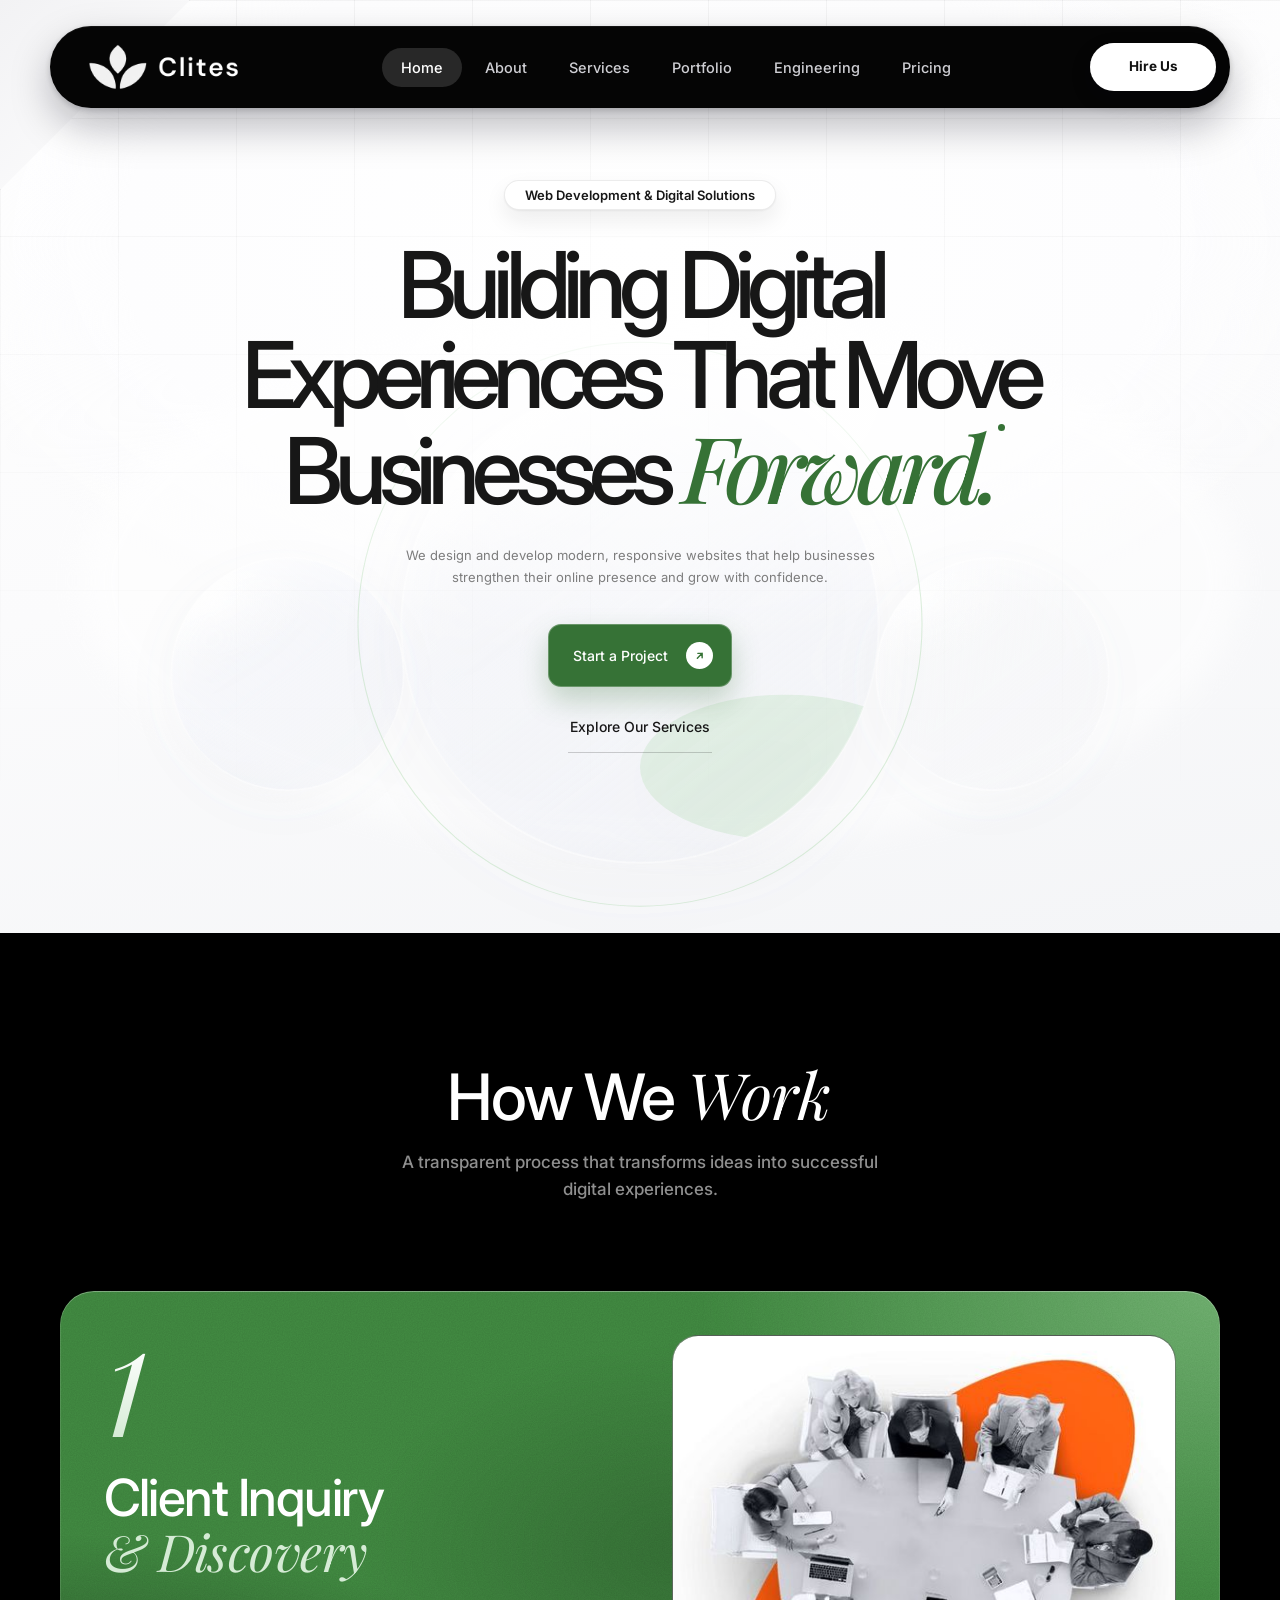
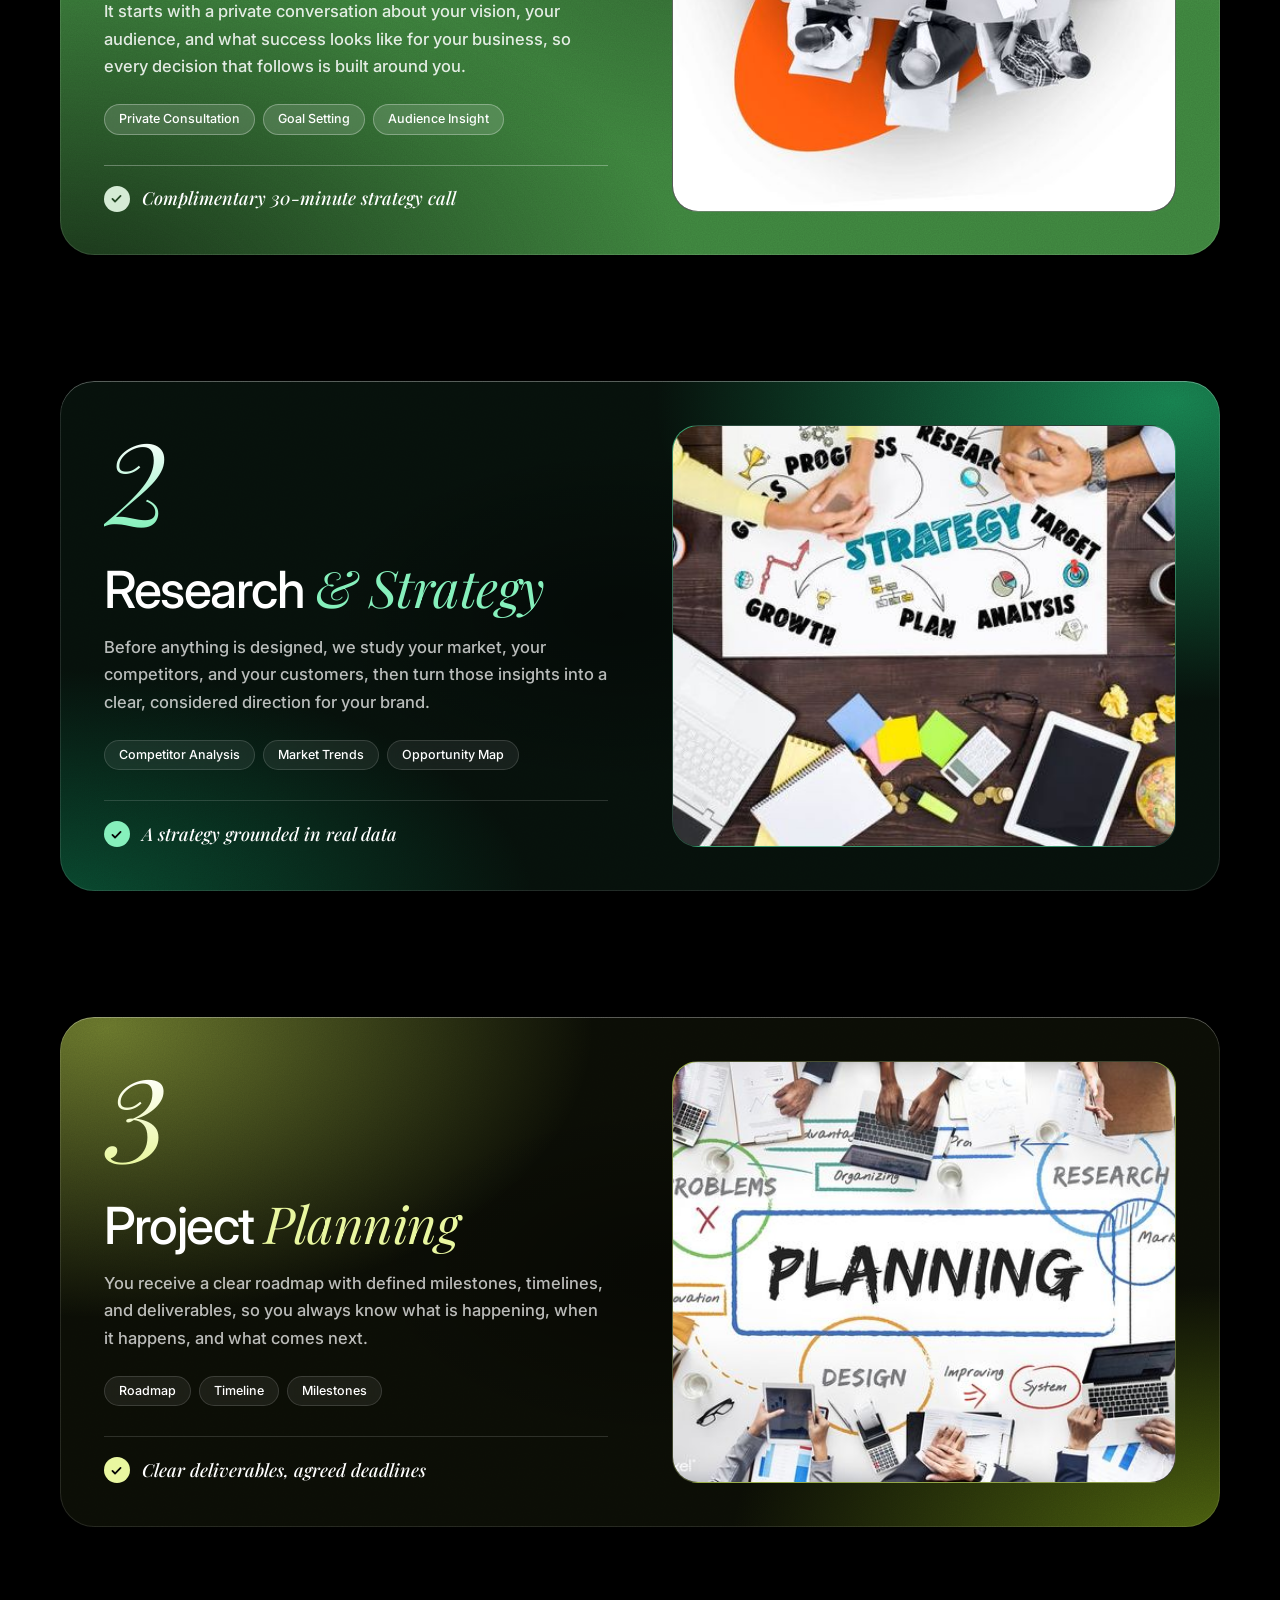
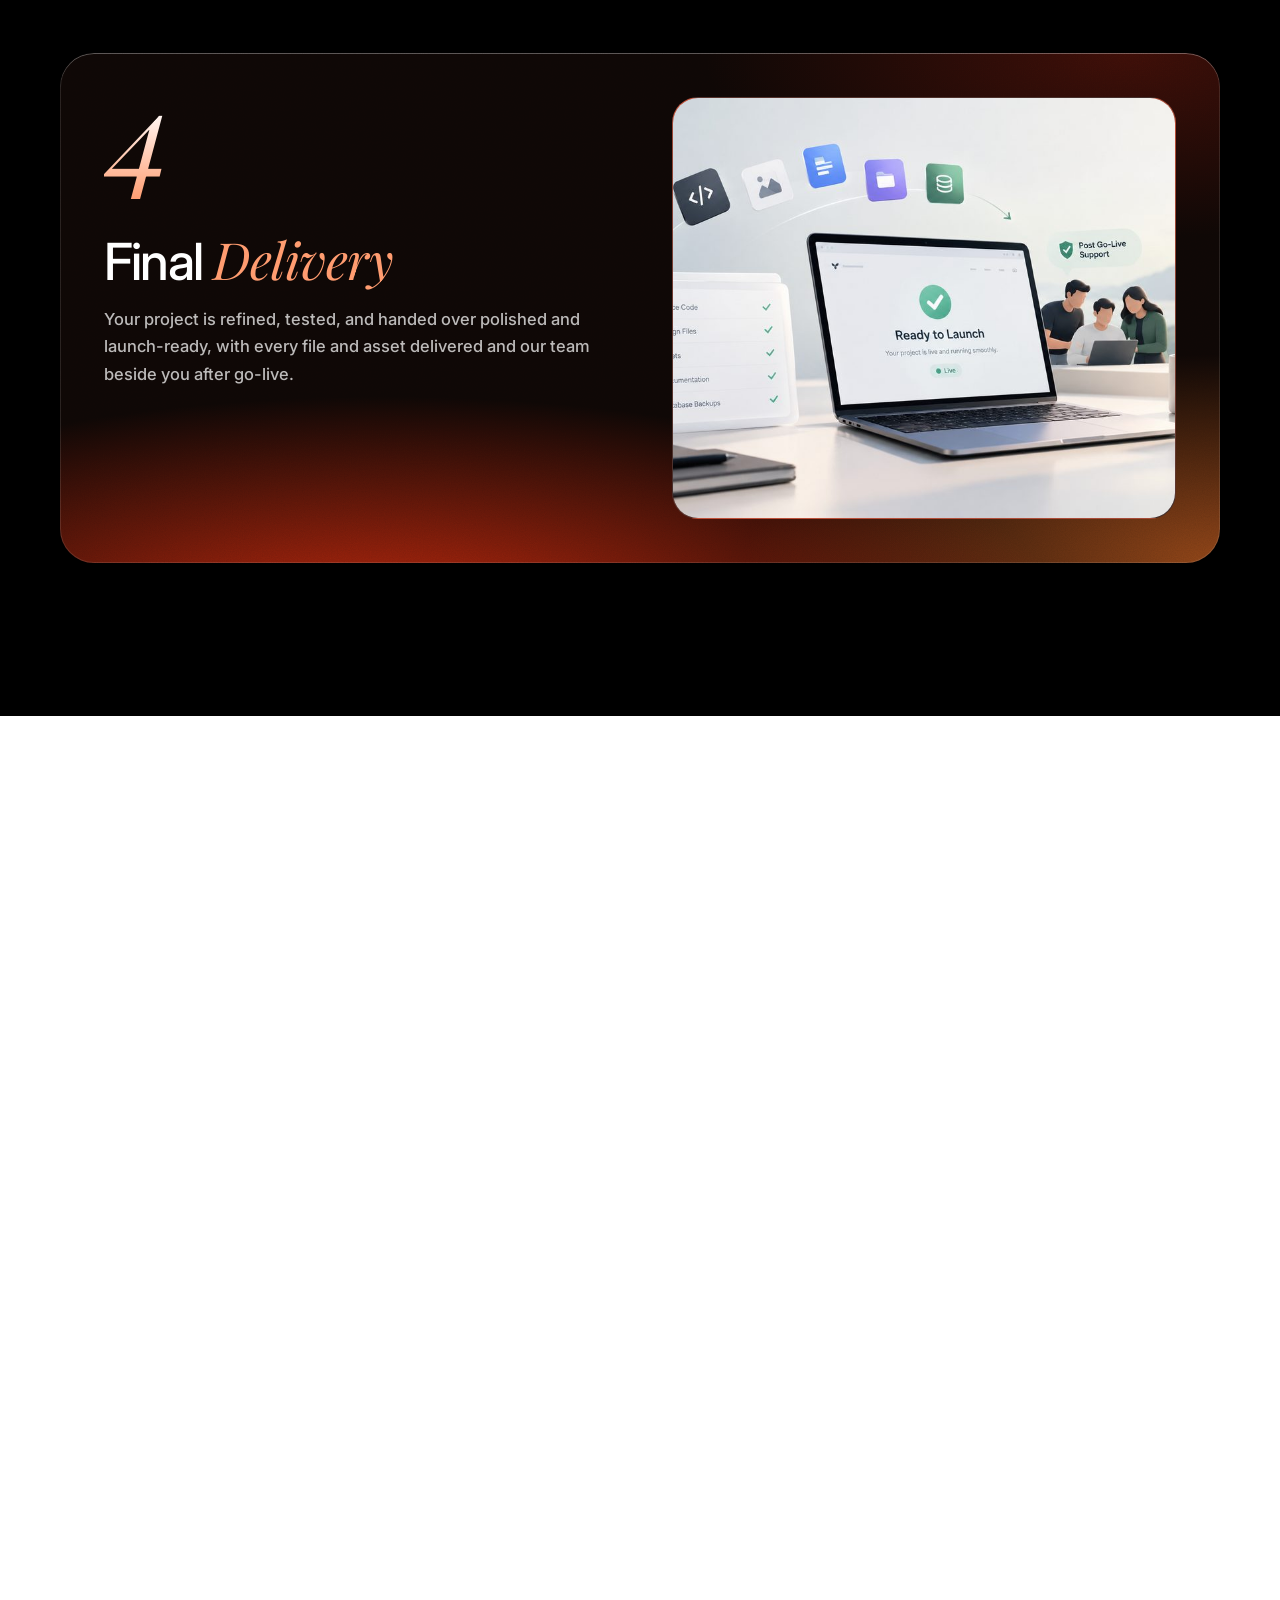
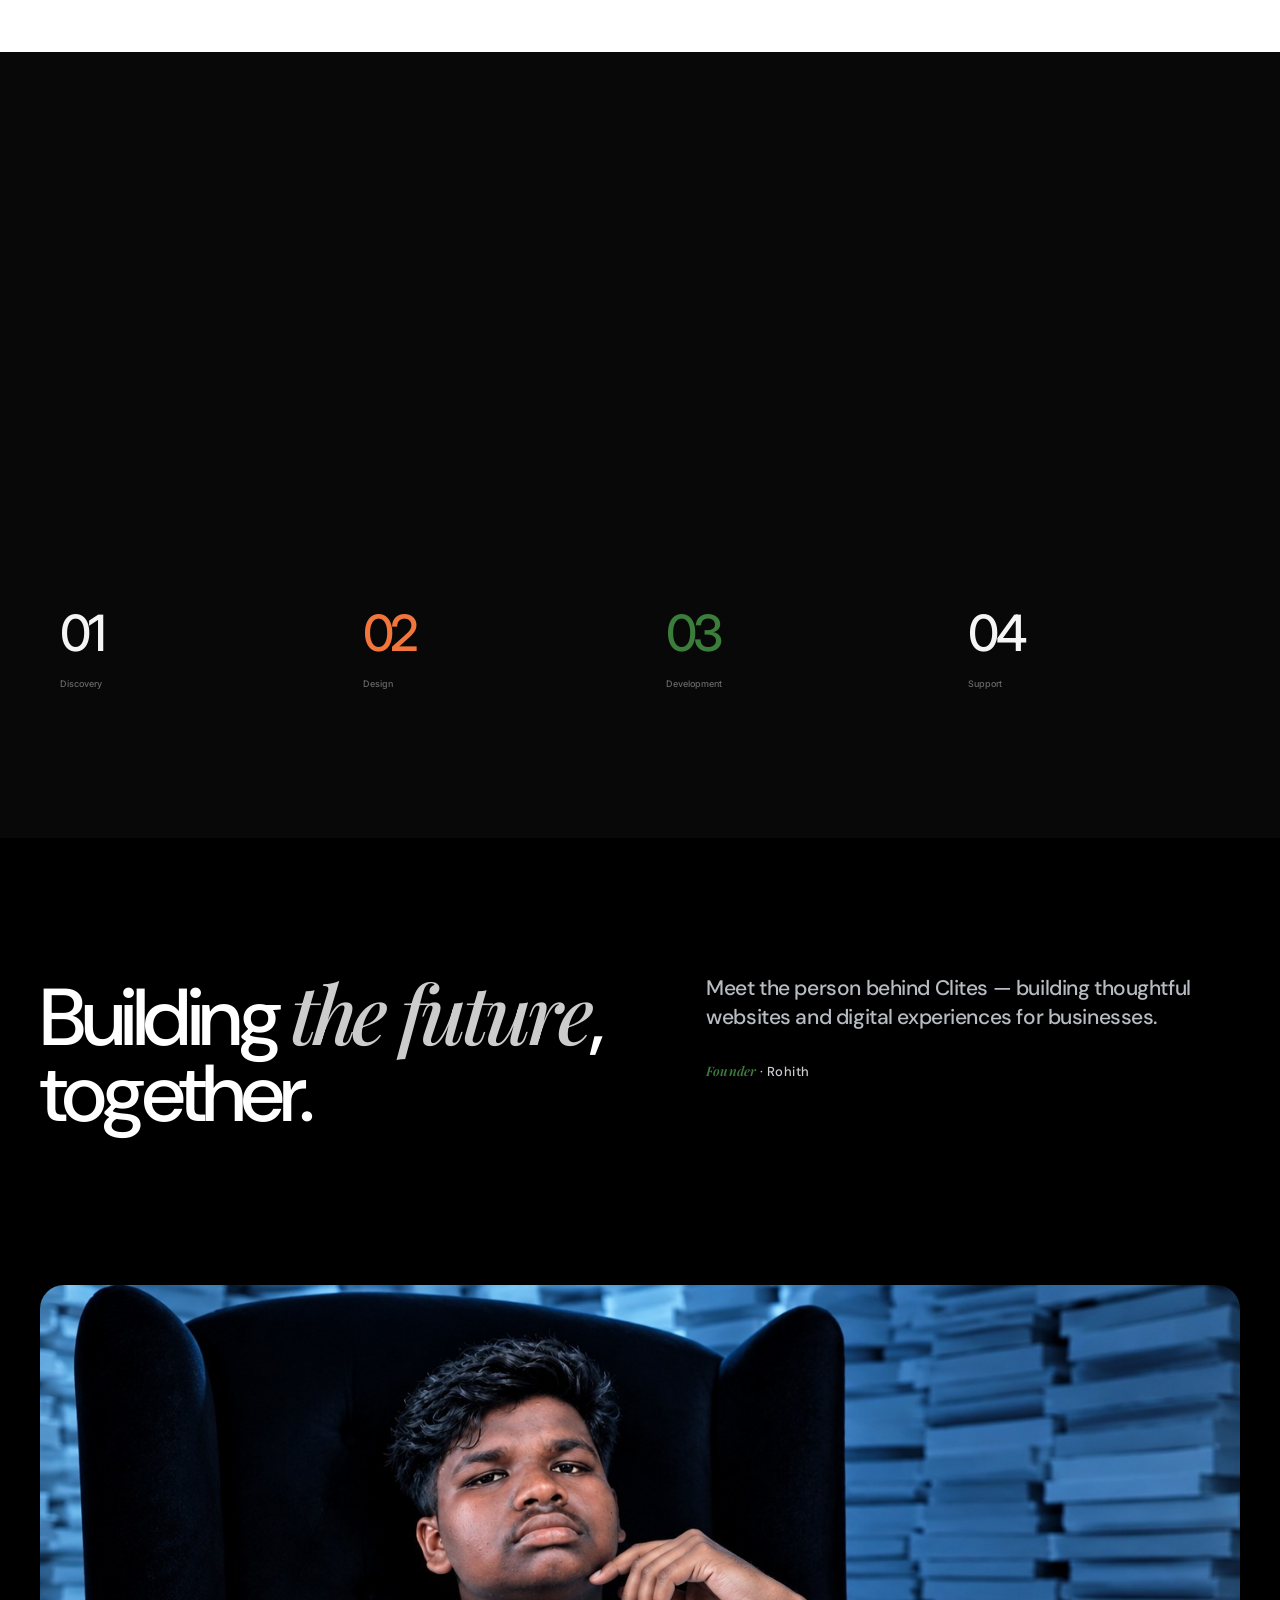
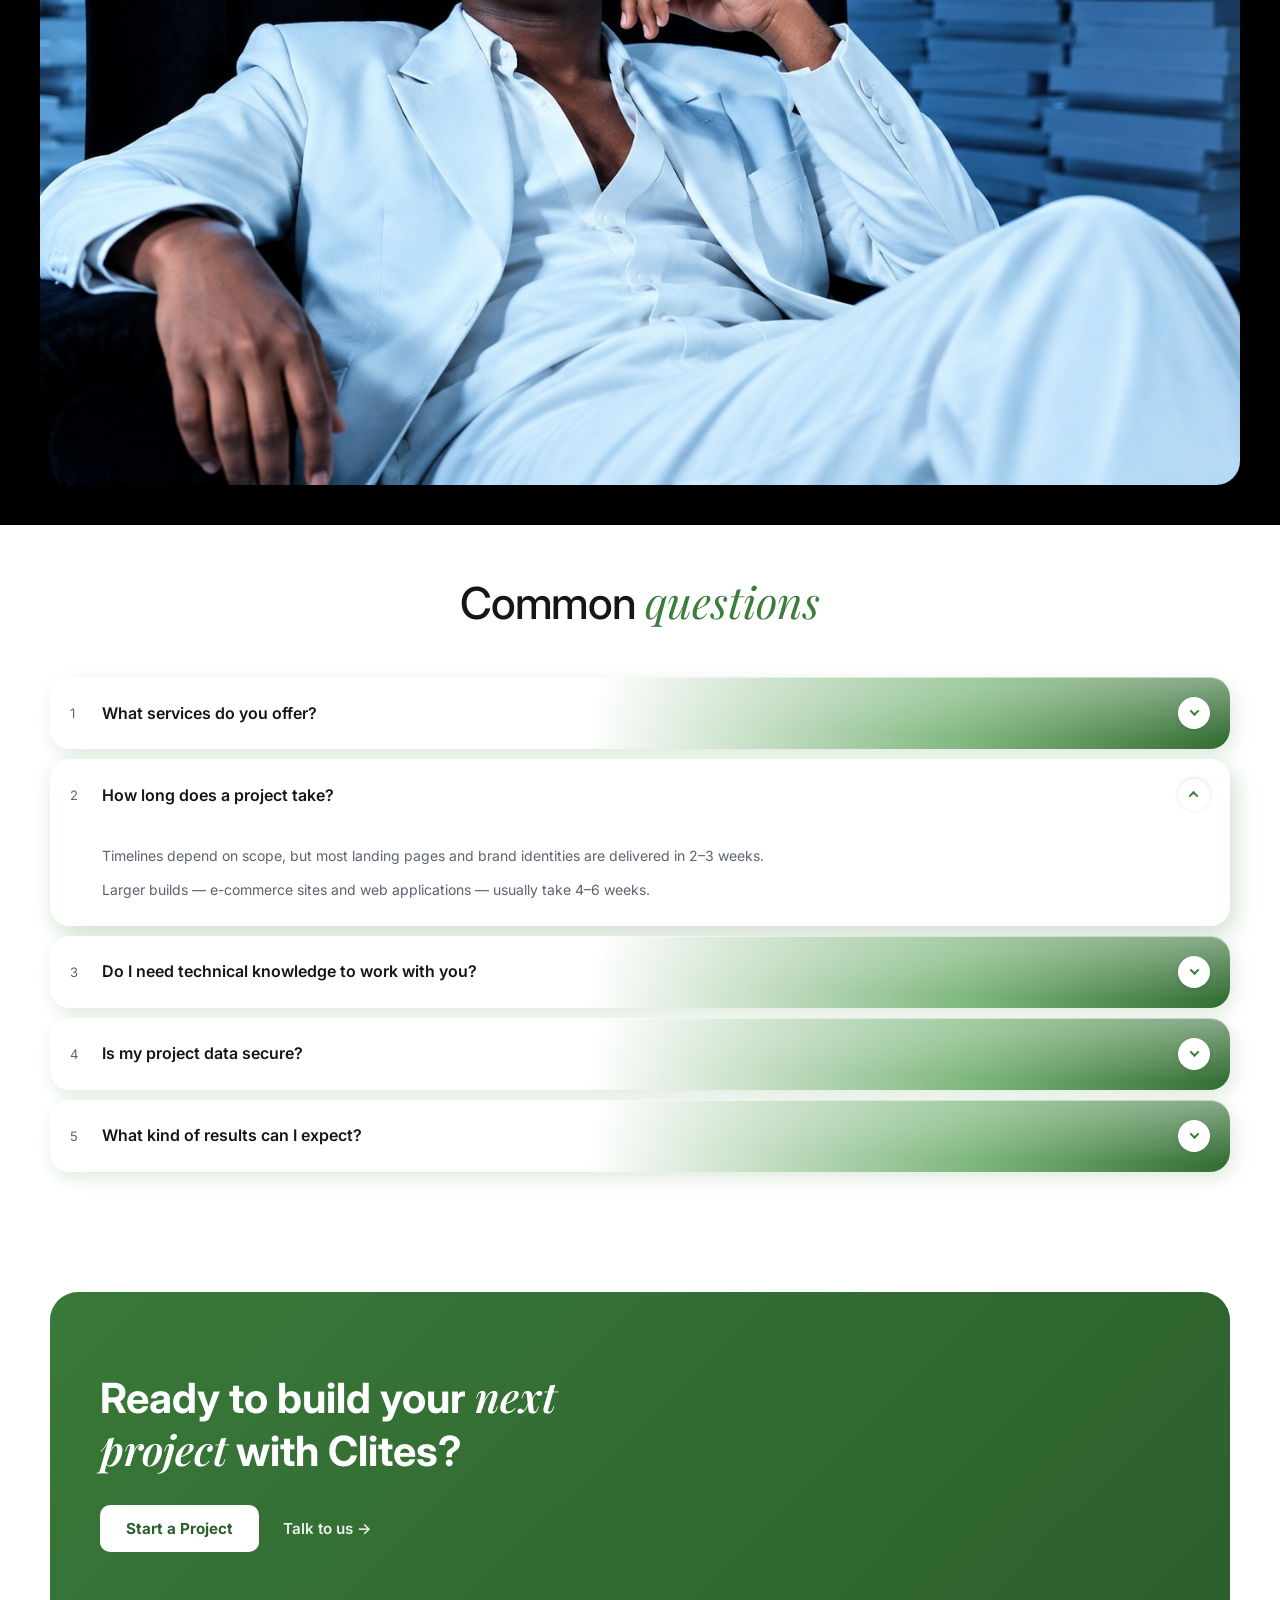
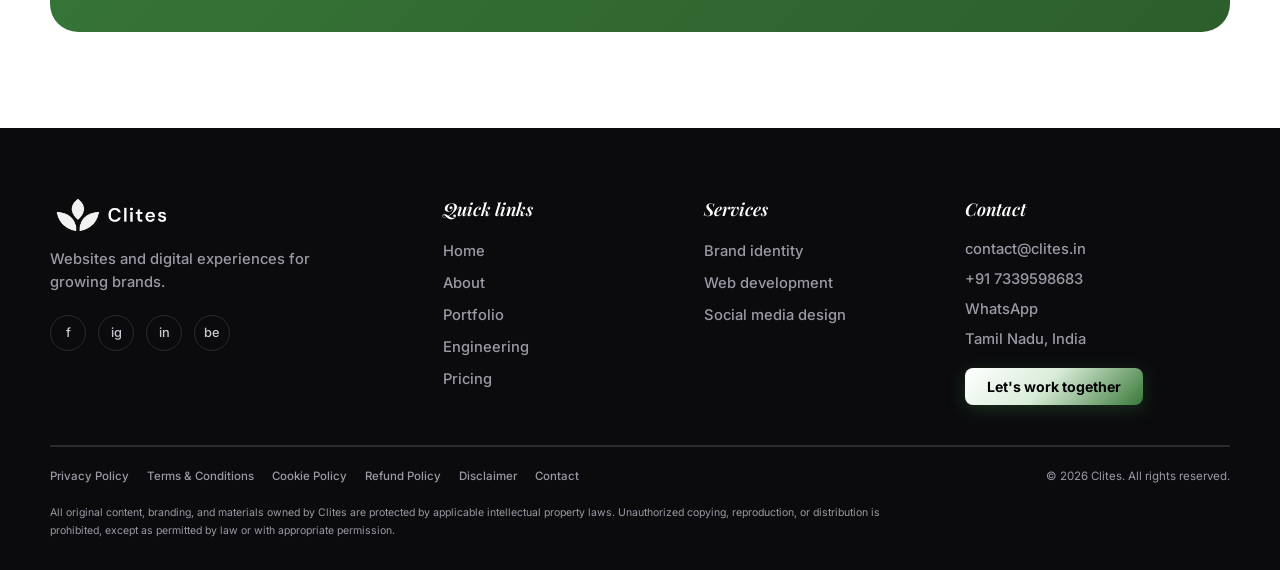
==== commit c73ee7ca: "Upload clites website" ====
--- a/index.html
+++ b/index.html
@@ -576,7 +576,7 @@
       <div class="sh-cta__content">
         <h2 class="sh-cta__title rv-split" id="cta-title" style="--d:.1s">Ready to build your <em>next project</em> with Clites?</h2>
         <div class="sh-cta__buttons rv" style="--d:.4s">
-          <a href="https://mail.google.com/mail/?view=cm&fs=1&to=zyvenza.solutions.in@gmail.com&su=Project%20Inquiry&body=Hi%20Clites%20team%2C" class="sh-cta__primary" data-inquiry-open aria-haspopup="dialog">Start a Project</a>
+          <a href="https://mail.google.com/mail/?view=cm&fs=1&to=contact@clites.in&su=Project%20Inquiry&body=Hi%20Clites%20team%2C" class="sh-cta__primary" data-inquiry-open aria-haspopup="dialog">Start a Project</a>
           <a href="https://wa.me/917339598683?text=Hi%20Clites%20team%2C%20I%27d%20like%20to%20talk%20about%20a%20project." target="_blank" rel="noopener" class="sh-cta__secondary">Talk to us →</a>
         </div>
       </div>
@@ -621,11 +621,11 @@
 
       <div class="sh-footer__contact">
         <h3 class="sh-footer__title">Contact</h3>
-        <p><a href="mailto:zyvenza.solutions.in@gmail.com">zyvenza.solutions.in@gmail.com</a></p>
+        <p><a href="mailto:contact@clites.in">contact@clites.in</a></p>
         <p><a href="tel:+917339598683">+91 7339598683</a></p>
         <p><a href="https://wa.me/917339598683" target="_blank" rel="noopener">WhatsApp</a></p>
         <p>Tamil Nadu, India</p>
-        <a class="sh-footer__work" href="https://mail.google.com/mail/?view=cm&fs=1&to=zyvenza.solutions.in@gmail.com&su=Project%20Inquiry&body=Hi%20Clites%20team%2C" data-inquiry-open aria-haspopup="dialog">Let's work together</a>
+        <a class="sh-footer__work" href="https://mail.google.com/mail/?view=cm&fs=1&to=contact@clites.in&su=Project%20Inquiry&body=Hi%20Clites%20team%2C" data-inquiry-open aria-haspopup="dialog">Let's work together</a>
       </div>
     </div>
 
